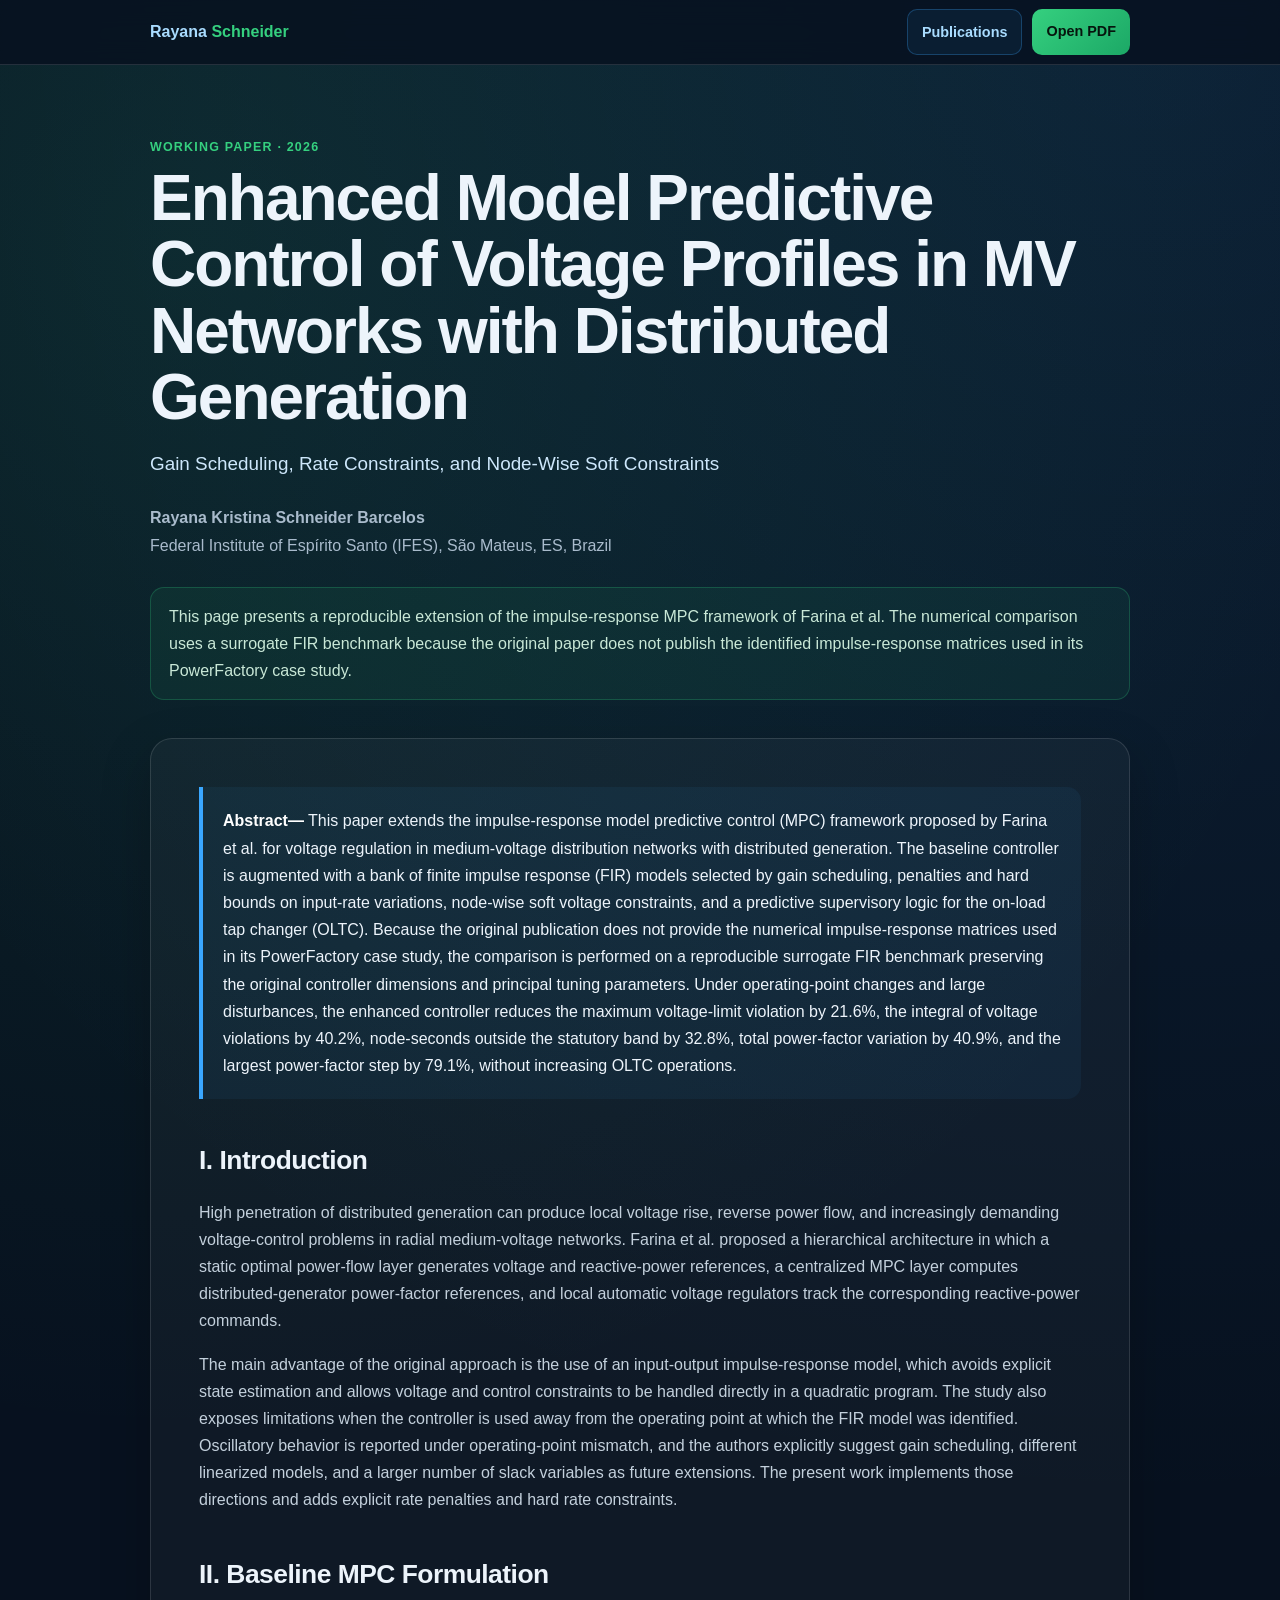
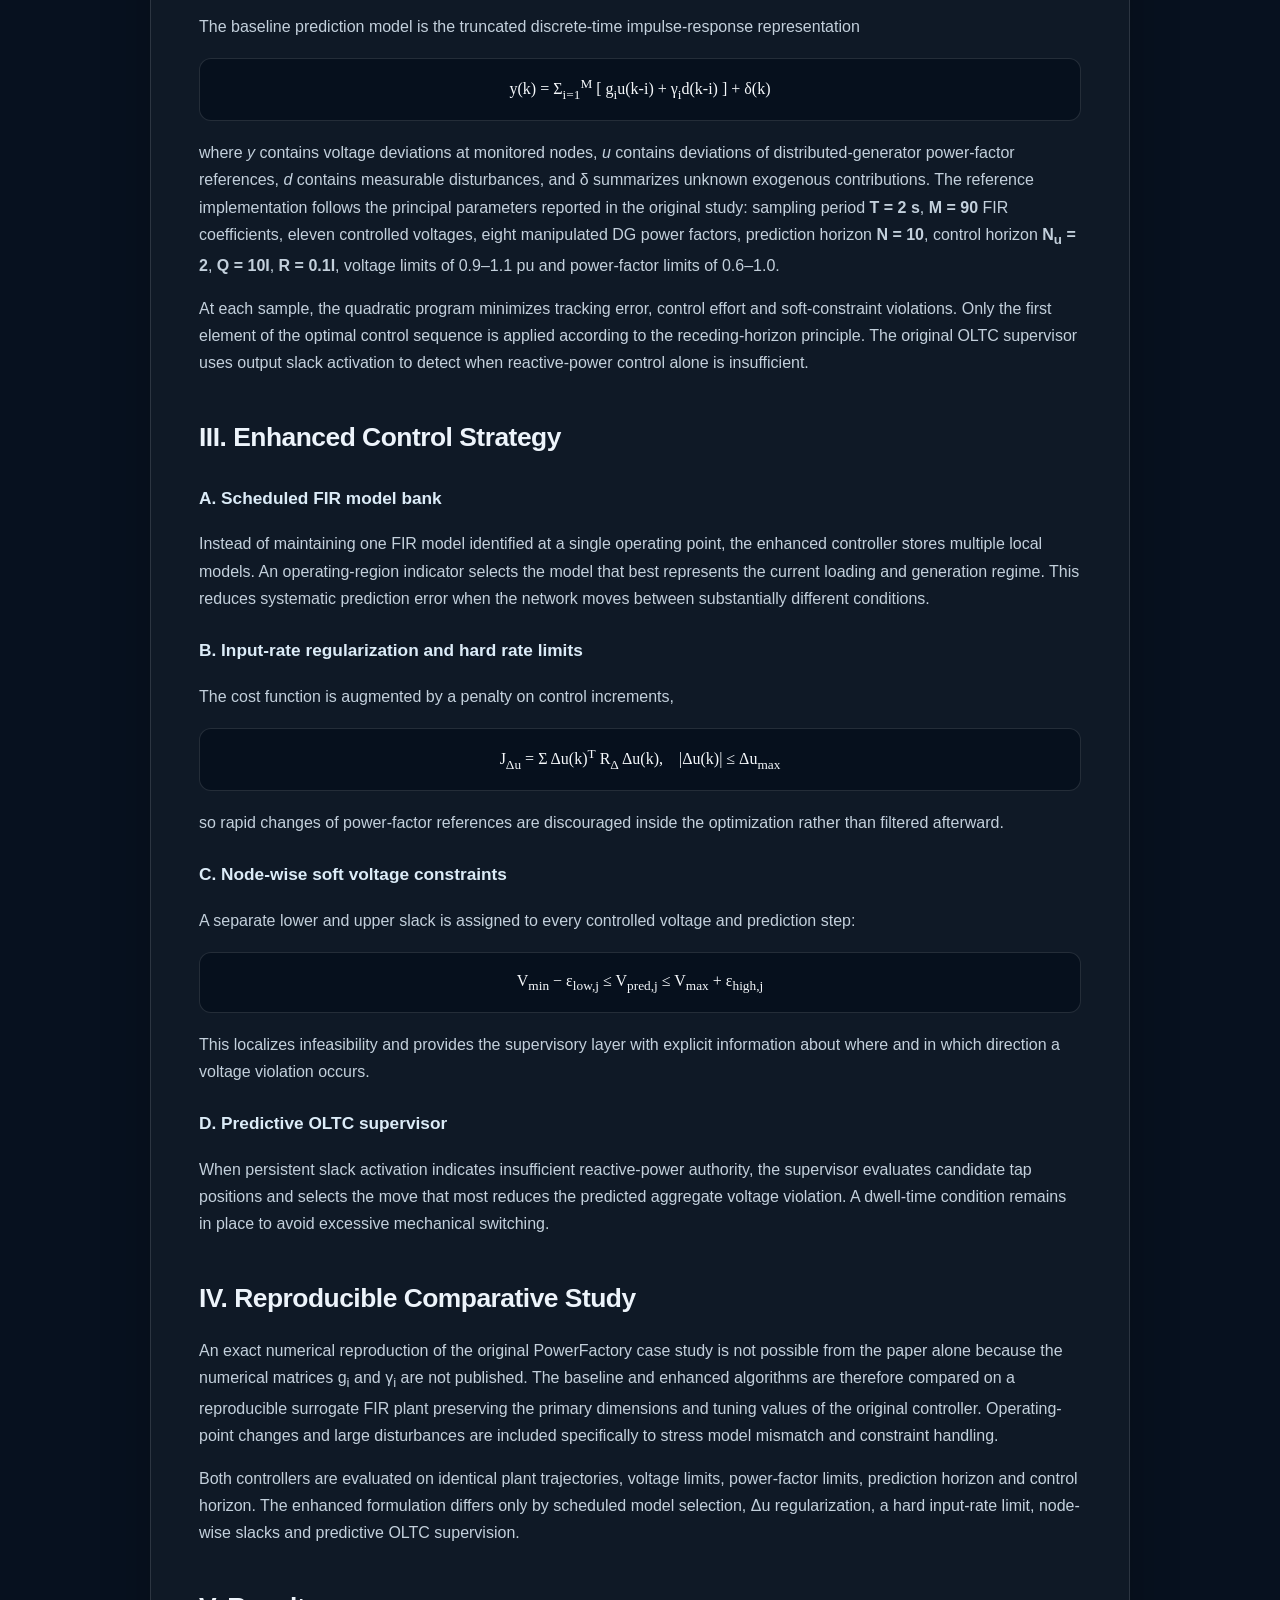
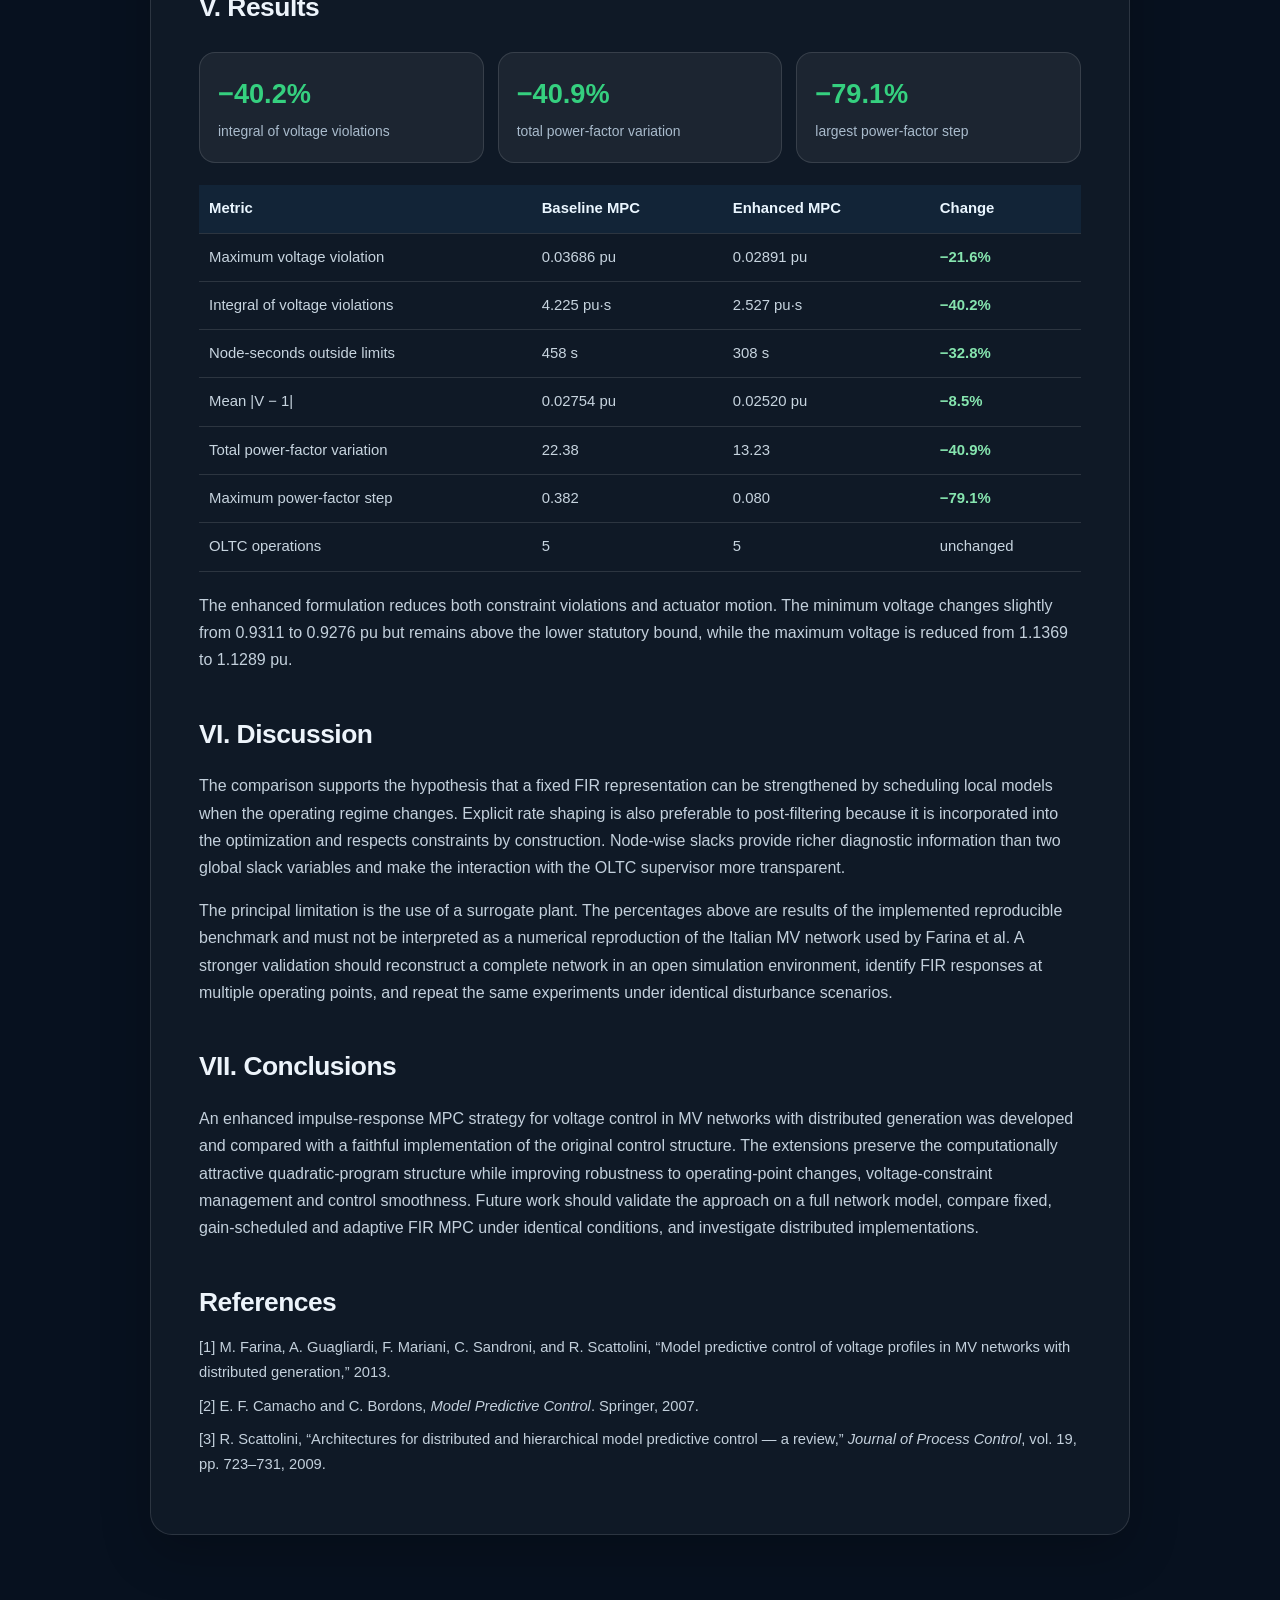
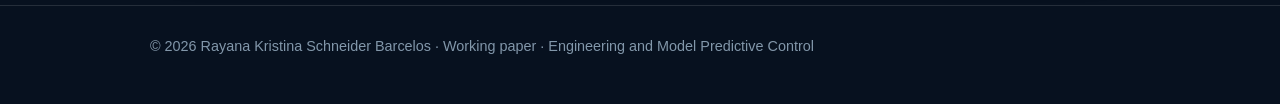
==== articles/enhanced-mpc-voltage-control.html @ 1c6ebd98 "Publica artigo Enhanced MPC em HTML" ====
<!doctype html>
<html lang="en">
<head>
<meta charset="utf-8">
<meta name="viewport" content="width=device-width,initial-scale=1">
<meta name="description" content="Working paper by Rayana Kristina Schneider Barcelos on enhanced model predictive control of voltage profiles in medium-voltage networks with distributed generation.">
<title>Enhanced MPC of Voltage Profiles | Rayana Schneider</title>
<style>
:root{--bg:#07111f;--panel:#0d1d30;--card:rgba(255,255,255,.055);--line:rgba(255,255,255,.12);--text:#edf4fb;--muted:#a9bbcc;--green:#35d07f;--blue:#3aa7ff}
*{box-sizing:border-box}html{scroll-behavior:smooth}body{margin:0;font-family:Inter,"Segoe UI",Arial,sans-serif;background:radial-gradient(circle at 15% 5%,rgba(53,208,127,.11),transparent 25%),radial-gradient(circle at 90% 0,rgba(58,167,255,.11),transparent 30%),var(--bg);color:var(--text);line-height:1.7}
a{color:#a9dcff;text-decoration:none}a:hover{color:var(--green)}.wrap{width:min(980px,calc(100% - 32px));margin:auto}
nav{position:sticky;top:0;z-index:10;backdrop-filter:blur(12px);background:rgba(7,17,31,.82);border-bottom:1px solid var(--line)}
.nav{min-height:64px;display:flex;align-items:center;justify-content:space-between;gap:16px}.brand{font-weight:800}.brand span{color:var(--green)}
.actions{display:flex;gap:10px;flex-wrap:wrap}.btn{display:inline-flex;padding:10px 14px;border-radius:10px;border:1px solid rgba(58,167,255,.28);background:rgba(58,167,255,.07);font-weight:700;font-size:.9rem}.btn.primary{background:linear-gradient(135deg,var(--green),#1ca866);color:#06150d;border:0}
header{padding:72px 0 38px}.kicker{color:var(--green);font-weight:800;text-transform:uppercase;letter-spacing:1.2px;font-size:.78rem}
h1{font-size:clamp(2.1rem,5vw,4.2rem);line-height:1.04;letter-spacing:-2px;margin:.4rem 0 1.1rem}.subtitle{font-size:1.18rem;color:#cde7fb;max-width:850px}
.meta{margin-top:24px;color:var(--muted)}.notice{margin-top:28px;padding:15px 18px;border:1px solid rgba(53,208,127,.24);background:rgba(53,208,127,.07);border-radius:14px;color:#c9e8d7}
main{padding-bottom:70px}.paper{background:rgba(255,255,255,.035);border:1px solid var(--line);border-radius:22px;padding:clamp(22px,4vw,48px);box-shadow:0 18px 50px rgba(0,0,0,.22)}
.abstract{padding:20px;border-left:4px solid var(--blue);background:rgba(58,167,255,.06);border-radius:0 14px 14px 0}.abstract strong{color:#fff}
h2{font-size:1.65rem;margin-top:2.4rem;margin-bottom:.65rem;letter-spacing:-.5px}h3{font-size:1.08rem;margin-top:1.5rem;color:#dcecf8}.paper p{color:#c3d0dc}
.eq{overflow:auto;text-align:center;padding:14px;margin:18px 0;background:#06101d;border:1px solid var(--line);border-radius:12px;font-family:"Times New Roman",serif;color:#f5f8fb}
table{width:100%;border-collapse:collapse;margin:20px 0;font-size:.93rem}th,td{padding:11px 10px;border-bottom:1px solid var(--line);text-align:left}th{color:#eaf6ff;background:rgba(58,167,255,.08)}td{color:#c7d4df}.good{color:#86e5af;font-weight:800}
.grid{display:grid;grid-template-columns:repeat(3,1fr);gap:14px;margin:22px 0}.metric{padding:18px;border:1px solid var(--line);border-radius:16px;background:var(--card)}.metric b{font-size:1.7rem;color:var(--green);display:block}.metric span{color:var(--muted);font-size:.87rem}
.refs{font-size:.92rem;color:#aebdca}.refs p{margin:.55rem 0}footer{padding:28px 0 45px;border-top:1px solid var(--line);color:#8297aa;font-size:.9rem}
@media(max-width:720px){.grid{grid-template-columns:1fr}.actions .btn:not(.primary){display:none}h1{letter-spacing:-1px}.paper{border-radius:16px}}
@media print{nav,.notice,.actions{display:none}body{background:#fff;color:#111}.paper{box-shadow:none;border:0;padding:0}.paper p,.meta,.refs{color:#222}a{color:#111}.wrap{width:100%}}
</style>
</head>
<body>
<nav><div class="wrap nav"><a class="brand" href="../index.html">Rayana <span>Schneider</span></a><div class="actions"><a class="btn" href="../index.html#publicacoes">Publications</a><a class="btn primary" href="enhanced-mpc-voltage-control.pdf">Open PDF</a></div></div></nav>
<header><div class="wrap">
<div class="kicker">Working paper · 2026</div>
<h1>Enhanced Model Predictive Control of Voltage Profiles in MV Networks with Distributed Generation</h1>
<div class="subtitle">Gain Scheduling, Rate Constraints, and Node-Wise Soft Constraints</div>
<div class="meta"><strong>Rayana Kristina Schneider Barcelos</strong><br>Federal Institute of Espírito Santo (IFES), São Mateus, ES, Brazil</div>
<div class="notice">This page presents a reproducible extension of the impulse-response MPC framework of Farina et al. The numerical comparison uses a surrogate FIR benchmark because the original paper does not publish the identified impulse-response matrices used in its PowerFactory case study.</div>
</div></header>
<main><div class="wrap"><article class="paper">
<div class="abstract"><strong>Abstract—</strong> This paper extends the impulse-response model predictive control (MPC) framework proposed by Farina et al. for voltage regulation in medium-voltage distribution networks with distributed generation. The baseline controller is augmented with a bank of finite impulse response (FIR) models selected by gain scheduling, penalties and hard bounds on input-rate variations, node-wise soft voltage constraints, and a predictive supervisory logic for the on-load tap changer (OLTC). Because the original publication does not provide the numerical impulse-response matrices used in its PowerFactory case study, the comparison is performed on a reproducible surrogate FIR benchmark preserving the original controller dimensions and principal tuning parameters. Under operating-point changes and large disturbances, the enhanced controller reduces the maximum voltage-limit violation by 21.6%, the integral of voltage violations by 40.2%, node-seconds outside the statutory band by 32.8%, total power-factor variation by 40.9%, and the largest power-factor step by 79.1%, without increasing OLTC operations.</div>

<h2>I. Introduction</h2>
<p>High penetration of distributed generation can produce local voltage rise, reverse power flow, and increasingly demanding voltage-control problems in radial medium-voltage networks. Farina et al. proposed a hierarchical architecture in which a static optimal power-flow layer generates voltage and reactive-power references, a centralized MPC layer computes distributed-generator power-factor references, and local automatic voltage regulators track the corresponding reactive-power commands.</p>
<p>The main advantage of the original approach is the use of an input-output impulse-response model, which avoids explicit state estimation and allows voltage and control constraints to be handled directly in a quadratic program. The study also exposes limitations when the controller is used away from the operating point at which the FIR model was identified. Oscillatory behavior is reported under operating-point mismatch, and the authors explicitly suggest gain scheduling, different linearized models, and a larger number of slack variables as future extensions. The present work implements those directions and adds explicit rate penalties and hard rate constraints.</p>

<h2>II. Baseline MPC Formulation</h2>
<p>The baseline prediction model is the truncated discrete-time impulse-response representation</p>
<div class="eq">y(k) = Σ<sub>i=1</sub><sup>M</sup> [ g<sub>i</sub>u(k-i) + γ<sub>i</sub>d(k-i) ] + δ(k)</div>
<p>where <em>y</em> contains voltage deviations at monitored nodes, <em>u</em> contains deviations of distributed-generator power-factor references, <em>d</em> contains measurable disturbances, and δ summarizes unknown exogenous contributions. The reference implementation follows the principal parameters reported in the original study: sampling period <strong>T = 2 s</strong>, <strong>M = 90</strong> FIR coefficients, eleven controlled voltages, eight manipulated DG power factors, prediction horizon <strong>N = 10</strong>, control horizon <strong>N<sub>u</sub> = 2</strong>, <strong>Q = 10I</strong>, <strong>R = 0.1I</strong>, voltage limits of 0.9–1.1 pu and power-factor limits of 0.6–1.0.</p>
<p>At each sample, the quadratic program minimizes tracking error, control effort and soft-constraint violations. Only the first element of the optimal control sequence is applied according to the receding-horizon principle. The original OLTC supervisor uses output slack activation to detect when reactive-power control alone is insufficient.</p>

<h2>III. Enhanced Control Strategy</h2>
<h3>A. Scheduled FIR model bank</h3>
<p>Instead of maintaining one FIR model identified at a single operating point, the enhanced controller stores multiple local models. An operating-region indicator selects the model that best represents the current loading and generation regime. This reduces systematic prediction error when the network moves between substantially different conditions.</p>
<h3>B. Input-rate regularization and hard rate limits</h3>
<p>The cost function is augmented by a penalty on control increments,</p>
<div class="eq">J<sub>Δu</sub> = Σ Δu(k)<sup>T</sup> R<sub>Δ</sub> Δu(k), &nbsp;&nbsp; |Δu(k)| ≤ Δu<sub>max</sub></div>
<p>so rapid changes of power-factor references are discouraged inside the optimization rather than filtered afterward.</p>
<h3>C. Node-wise soft voltage constraints</h3>
<p>A separate lower and upper slack is assigned to every controlled voltage and prediction step:</p>
<div class="eq">V<sub>min</sub> − ε<sub>low,j</sub> ≤ V<sub>pred,j</sub> ≤ V<sub>max</sub> + ε<sub>high,j</sub></div>
<p>This localizes infeasibility and provides the supervisory layer with explicit information about where and in which direction a voltage violation occurs.</p>
<h3>D. Predictive OLTC supervisor</h3>
<p>When persistent slack activation indicates insufficient reactive-power authority, the supervisor evaluates candidate tap positions and selects the move that most reduces the predicted aggregate voltage violation. A dwell-time condition remains in place to avoid excessive mechanical switching.</p>

<h2>IV. Reproducible Comparative Study</h2>
<p>An exact numerical reproduction of the original PowerFactory case study is not possible from the paper alone because the numerical matrices g<sub>i</sub> and γ<sub>i</sub> are not published. The baseline and enhanced algorithms are therefore compared on a reproducible surrogate FIR plant preserving the primary dimensions and tuning values of the original controller. Operating-point changes and large disturbances are included specifically to stress model mismatch and constraint handling.</p>
<p>Both controllers are evaluated on identical plant trajectories, voltage limits, power-factor limits, prediction horizon and control horizon. The enhanced formulation differs only by scheduled model selection, Δu regularization, a hard input-rate limit, node-wise slacks and predictive OLTC supervision.</p>

<h2>V. Results</h2>
<div class="grid">
<div class="metric"><b>−40.2%</b><span>integral of voltage violations</span></div>
<div class="metric"><b>−40.9%</b><span>total power-factor variation</span></div>
<div class="metric"><b>−79.1%</b><span>largest power-factor step</span></div>
</div>
<table>
<thead><tr><th>Metric</th><th>Baseline MPC</th><th>Enhanced MPC</th><th>Change</th></tr></thead>
<tbody>
<tr><td>Maximum voltage violation</td><td>0.03686 pu</td><td>0.02891 pu</td><td class="good">−21.6%</td></tr>
<tr><td>Integral of voltage violations</td><td>4.225 pu·s</td><td>2.527 pu·s</td><td class="good">−40.2%</td></tr>
<tr><td>Node-seconds outside limits</td><td>458 s</td><td>308 s</td><td class="good">−32.8%</td></tr>
<tr><td>Mean |V − 1|</td><td>0.02754 pu</td><td>0.02520 pu</td><td class="good">−8.5%</td></tr>
<tr><td>Total power-factor variation</td><td>22.38</td><td>13.23</td><td class="good">−40.9%</td></tr>
<tr><td>Maximum power-factor step</td><td>0.382</td><td>0.080</td><td class="good">−79.1%</td></tr>
<tr><td>OLTC operations</td><td>5</td><td>5</td><td>unchanged</td></tr>
</tbody></table>
<p>The enhanced formulation reduces both constraint violations and actuator motion. The minimum voltage changes slightly from 0.9311 to 0.9276 pu but remains above the lower statutory bound, while the maximum voltage is reduced from 1.1369 to 1.1289 pu.</p>

<h2>VI. Discussion</h2>
<p>The comparison supports the hypothesis that a fixed FIR representation can be strengthened by scheduling local models when the operating regime changes. Explicit rate shaping is also preferable to post-filtering because it is incorporated into the optimization and respects constraints by construction. Node-wise slacks provide richer diagnostic information than two global slack variables and make the interaction with the OLTC supervisor more transparent.</p>
<p>The principal limitation is the use of a surrogate plant. The percentages above are results of the implemented reproducible benchmark and must not be interpreted as a numerical reproduction of the Italian MV network used by Farina et al. A stronger validation should reconstruct a complete network in an open simulation environment, identify FIR responses at multiple operating points, and repeat the same experiments under identical disturbance scenarios.</p>

<h2>VII. Conclusions</h2>
<p>An enhanced impulse-response MPC strategy for voltage control in MV networks with distributed generation was developed and compared with a faithful implementation of the original control structure. The extensions preserve the computationally attractive quadratic-program structure while improving robustness to operating-point changes, voltage-constraint management and control smoothness. Future work should validate the approach on a full network model, compare fixed, gain-scheduled and adaptive FIR MPC under identical conditions, and investigate distributed implementations.</p>

<h2>References</h2>
<div class="refs">
<p>[1] M. Farina, A. Guagliardi, F. Mariani, C. Sandroni, and R. Scattolini, “Model predictive control of voltage profiles in MV networks with distributed generation,” 2013.</p>
<p>[2] E. F. Camacho and C. Bordons, <em>Model Predictive Control</em>. Springer, 2007.</p>
<p>[3] R. Scattolini, “Architectures for distributed and hierarchical model predictive control — a review,” <em>Journal of Process Control</em>, vol. 19, pp. 723–731, 2009.</p>
</div>
</article></div></main>
<footer><div class="wrap">© 2026 Rayana Kristina Schneider Barcelos · Working paper · Engineering and Model Predictive Control</div></footer>
</body>
</html>
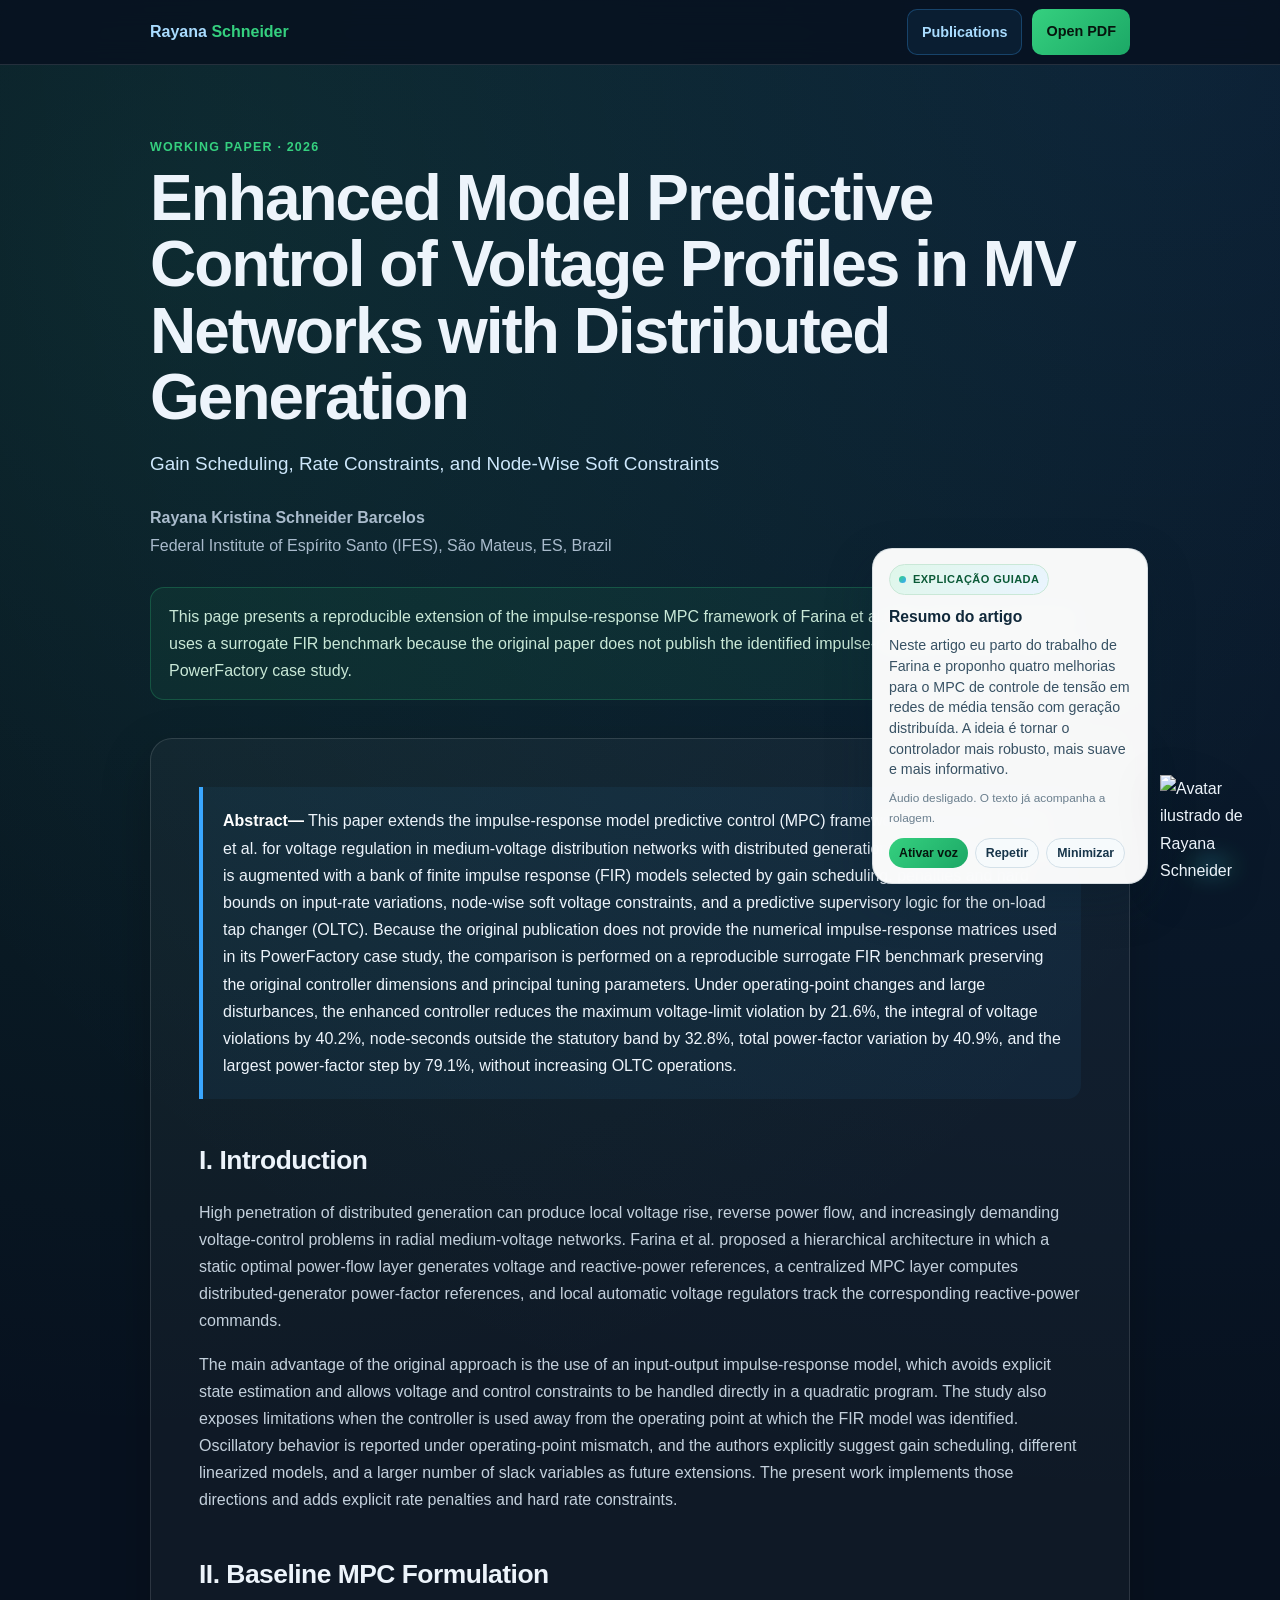
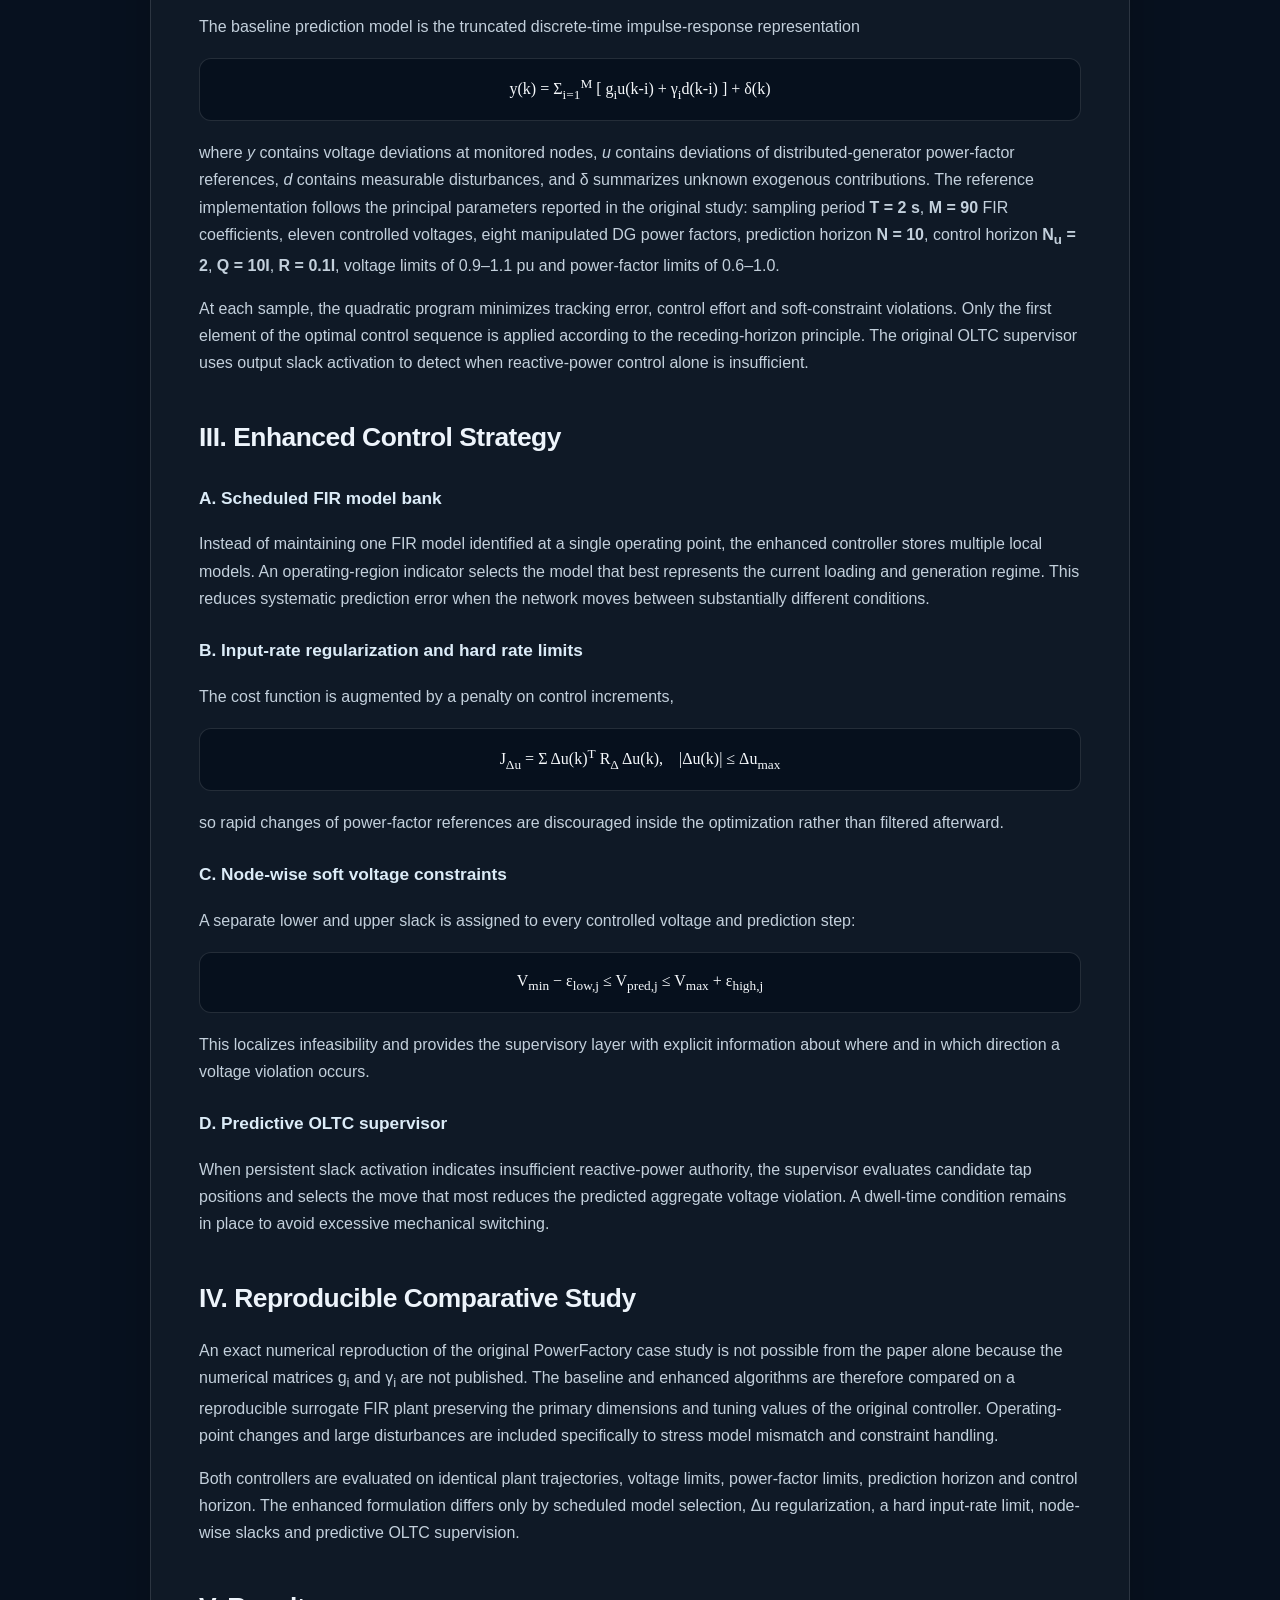
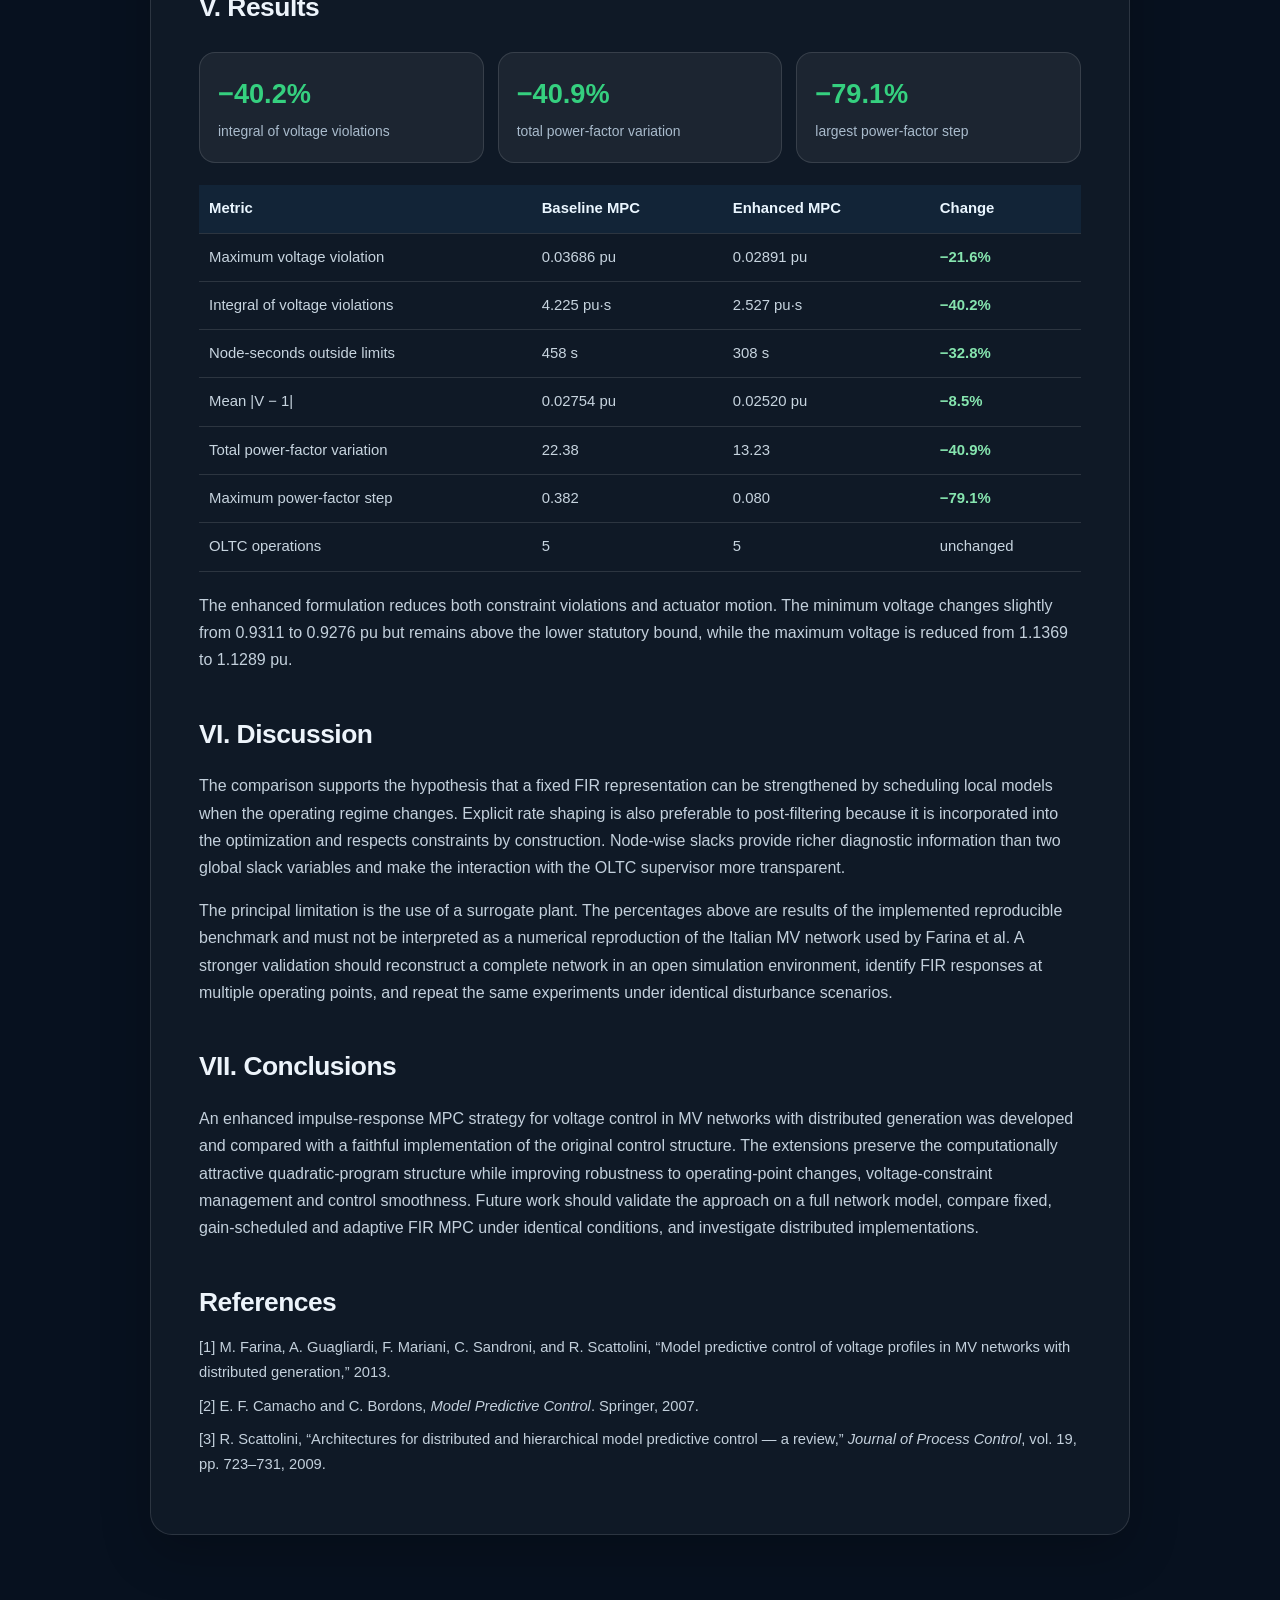
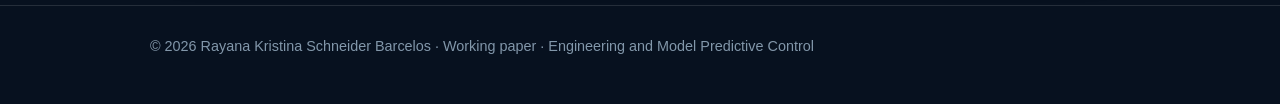
==== commit 306e5c48: "Integra avatar explicador ao artigo Enhanced MPC" ====
--- a/articles/enhanced-mpc-voltage-control.html
+++ b/articles/enhanced-mpc-voltage-control.html
@@ -100,5 +100,6 @@
 </div>
 </article></div></main>
 <footer><div class="wrap">© 2026 Rayana Kristina Schneider Barcelos · Working paper · Engineering and Model Predictive Control</div></footer>
+<script src="article-avatar.js" defer></script>
 </body>
 </html>
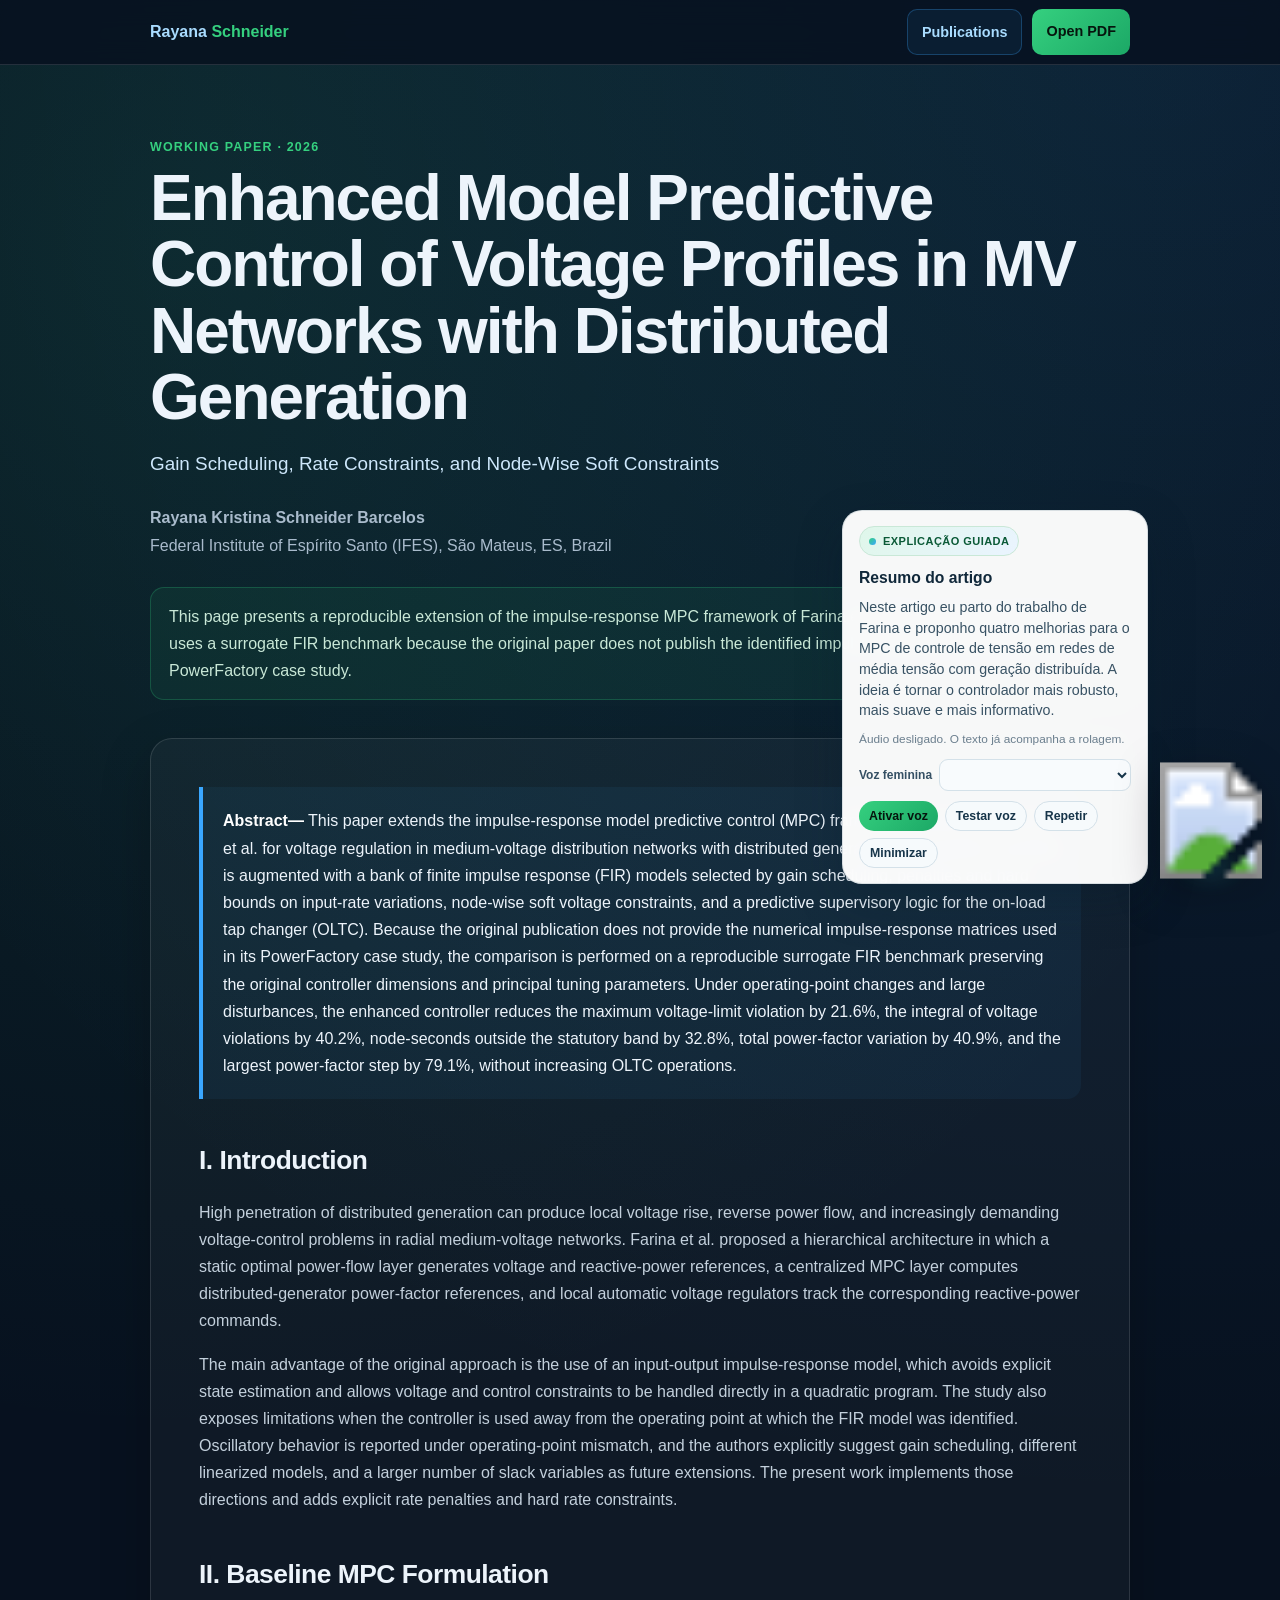
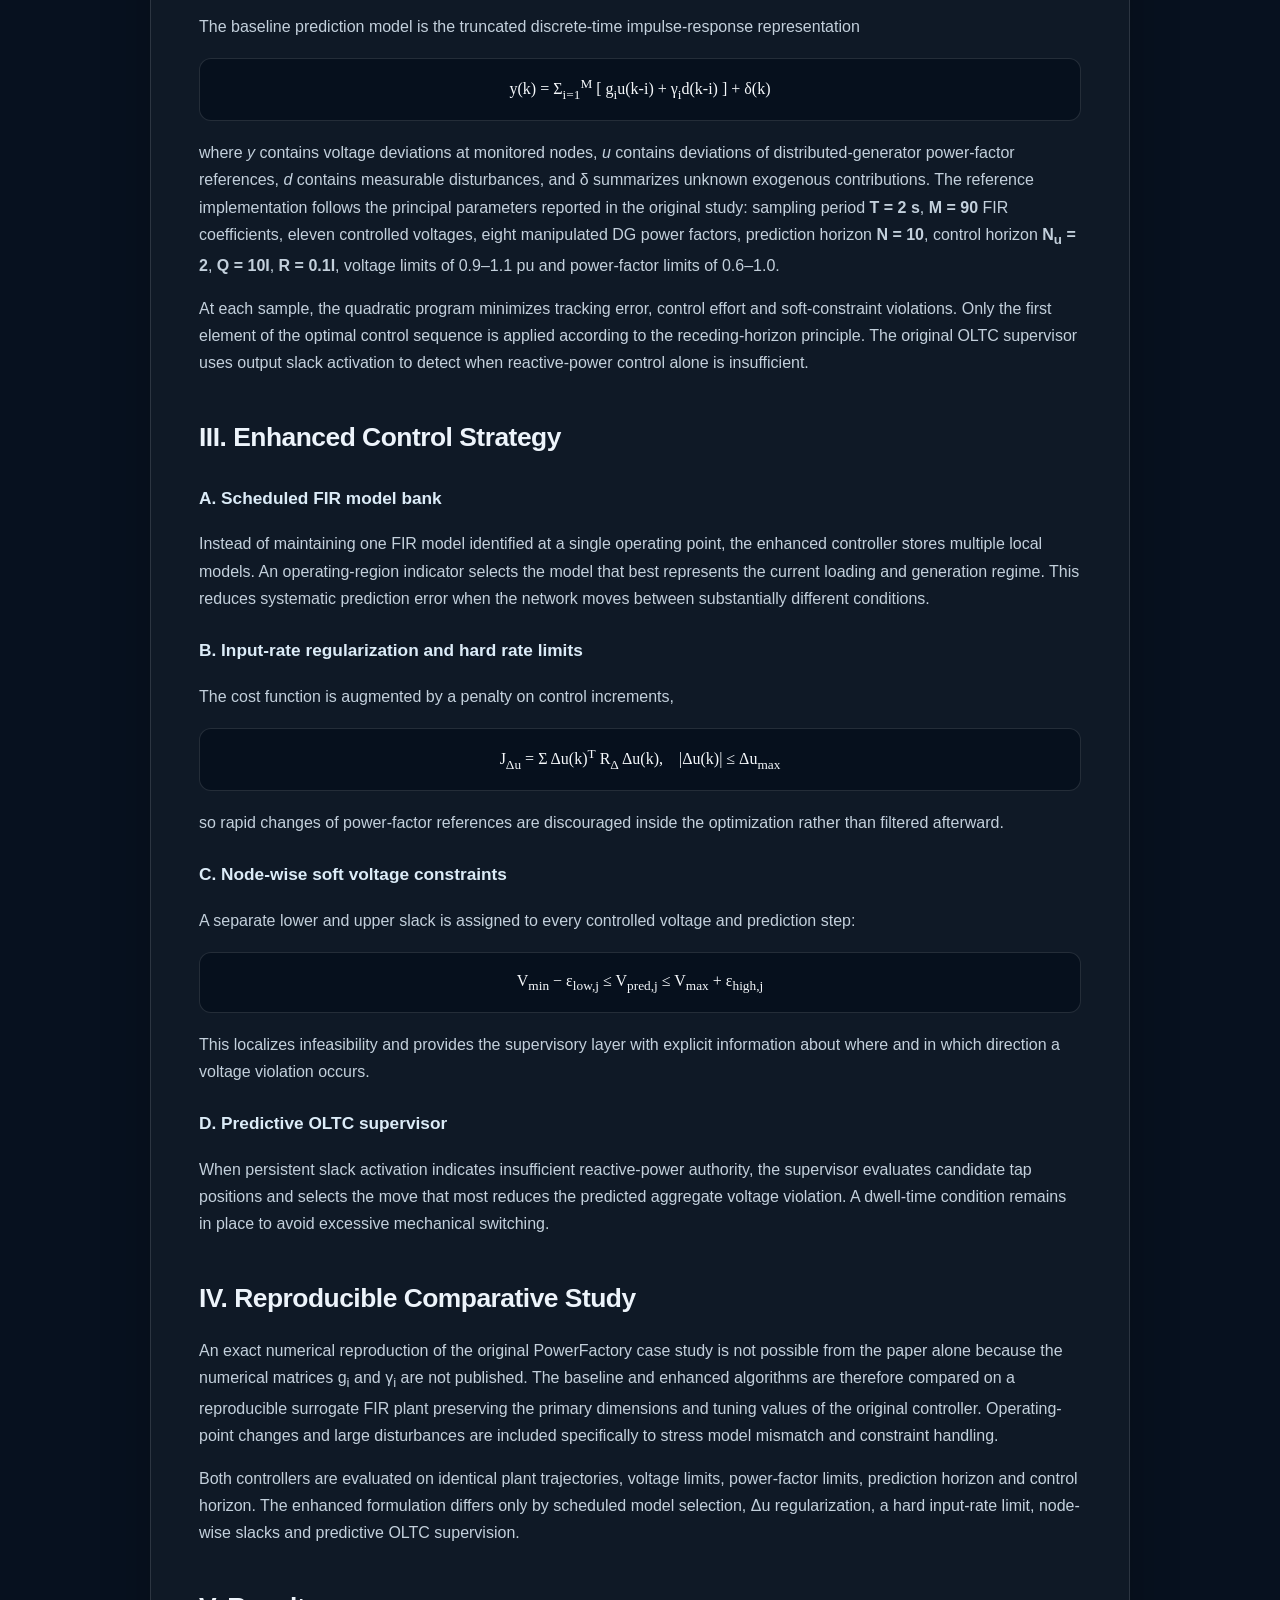
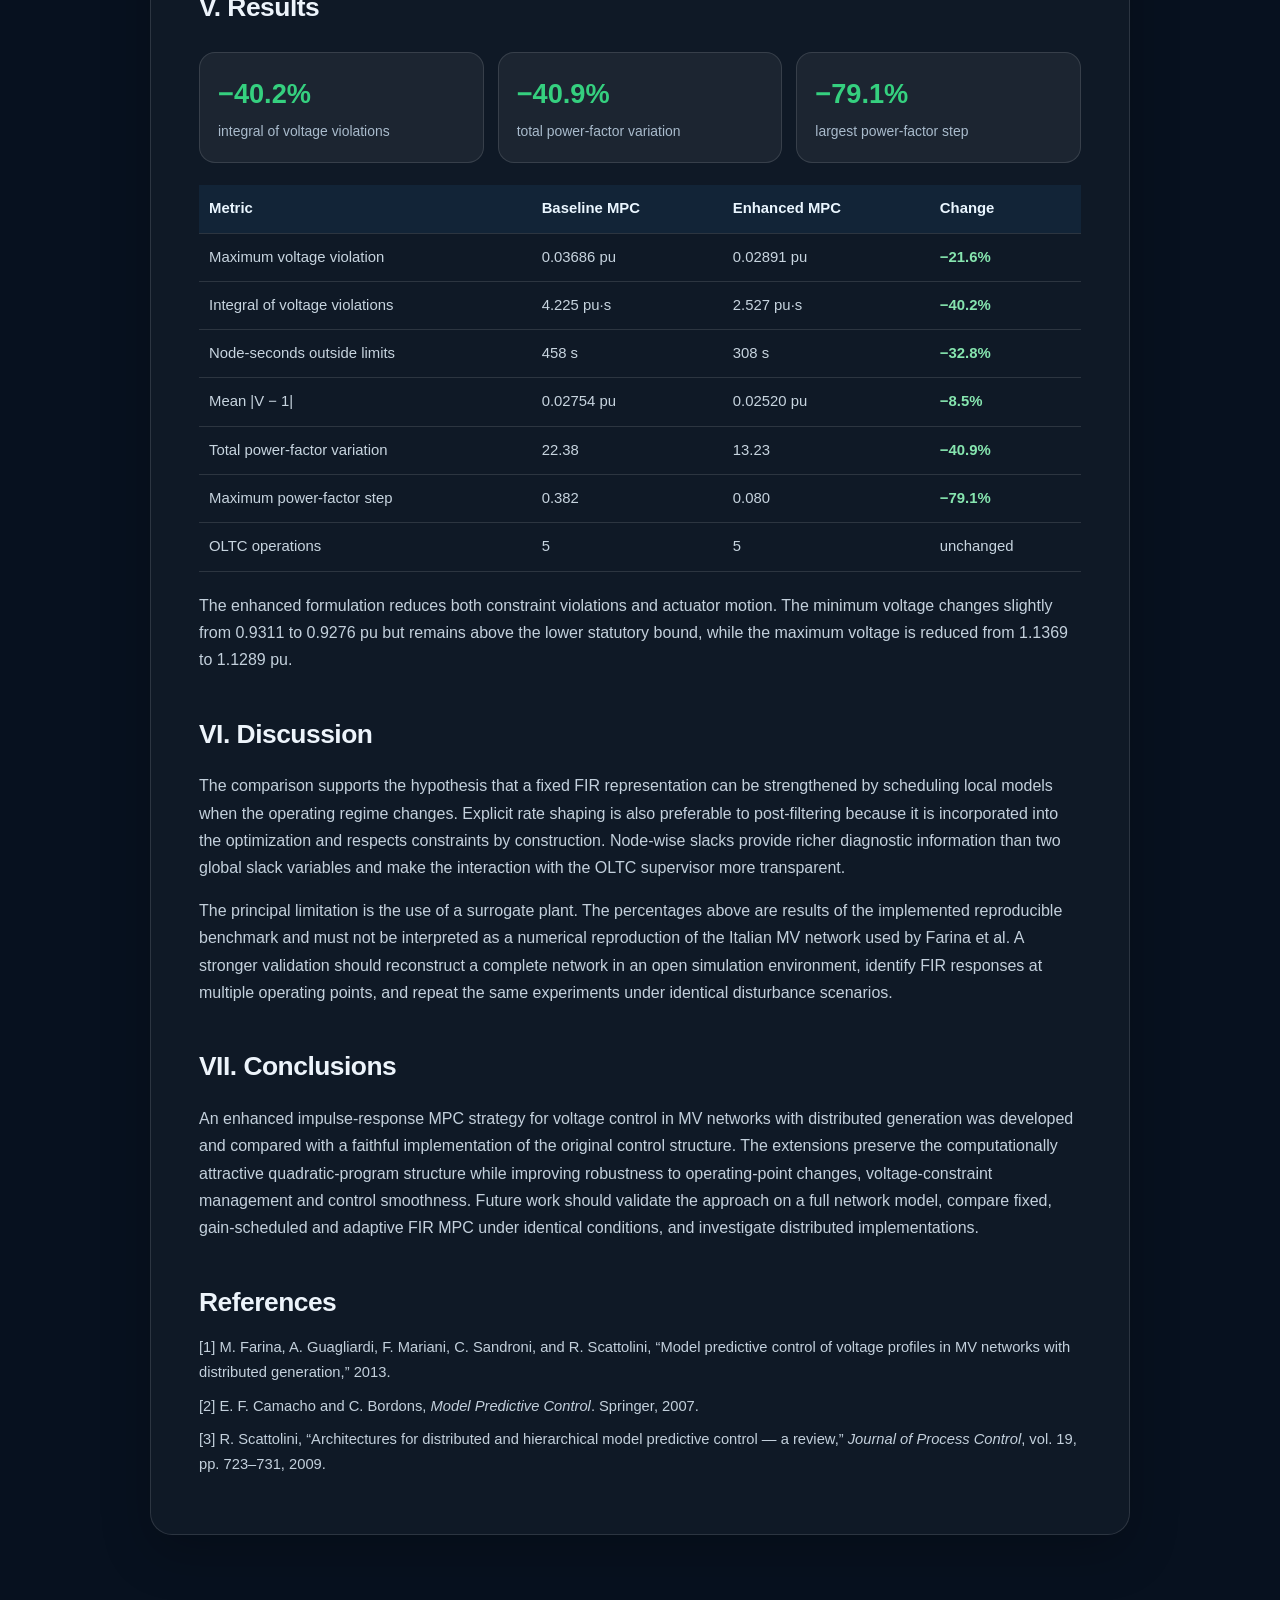
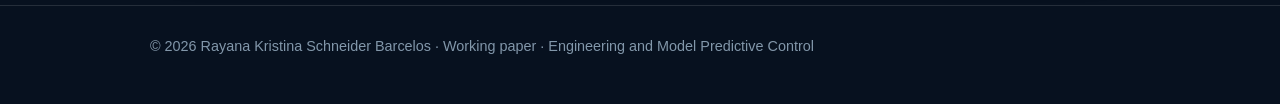
==== commit 99712ce9: "Força carregamento da nova versão do avatar" ====
--- a/articles/enhanced-mpc-voltage-control.html
+++ b/articles/enhanced-mpc-voltage-control.html
@@ -100,6 +100,6 @@
 </div>
 </article></div></main>
 <footer><div class="wrap">© 2026 Rayana Kristina Schneider Barcelos · Working paper · Engineering and Model Predictive Control</div></footer>
-<script src="article-avatar.js" defer></script>
+<script src="article-avatar.js?v=20260915-4" defer></script>
 </body>
 </html>
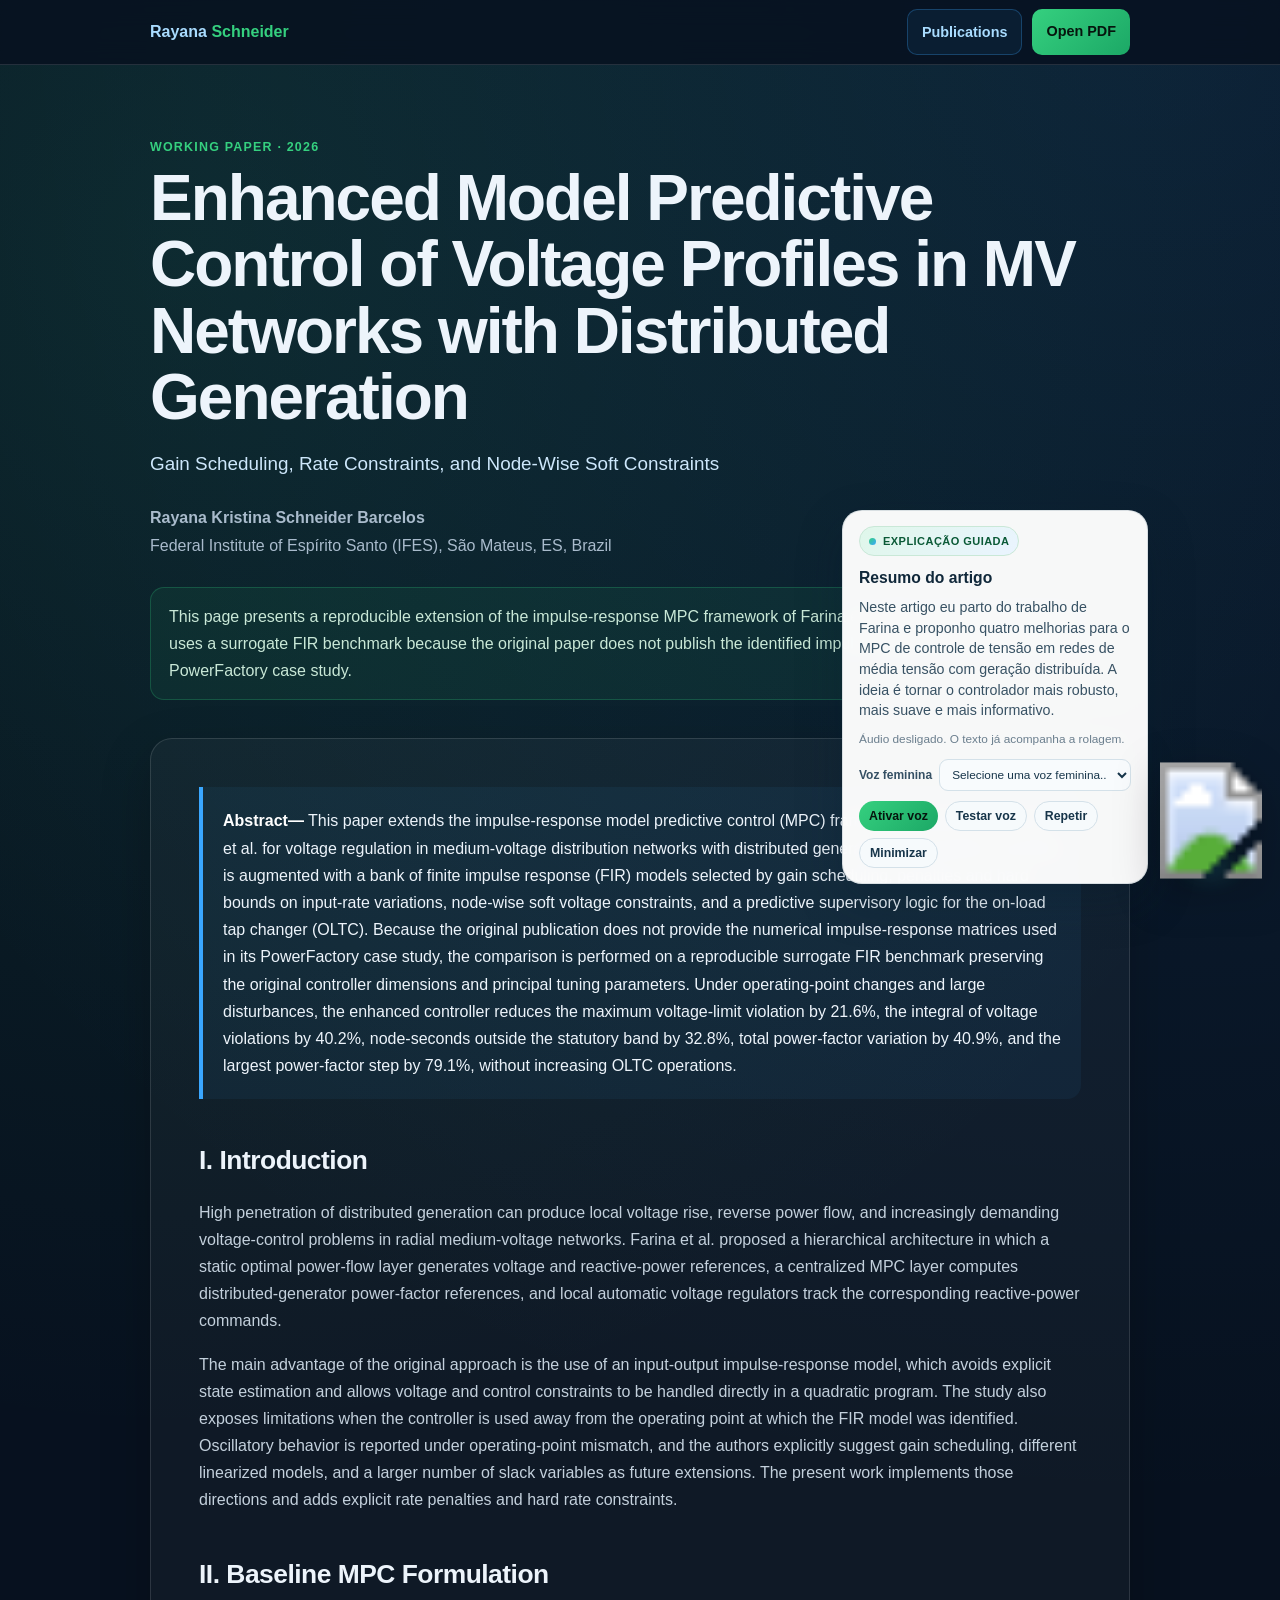
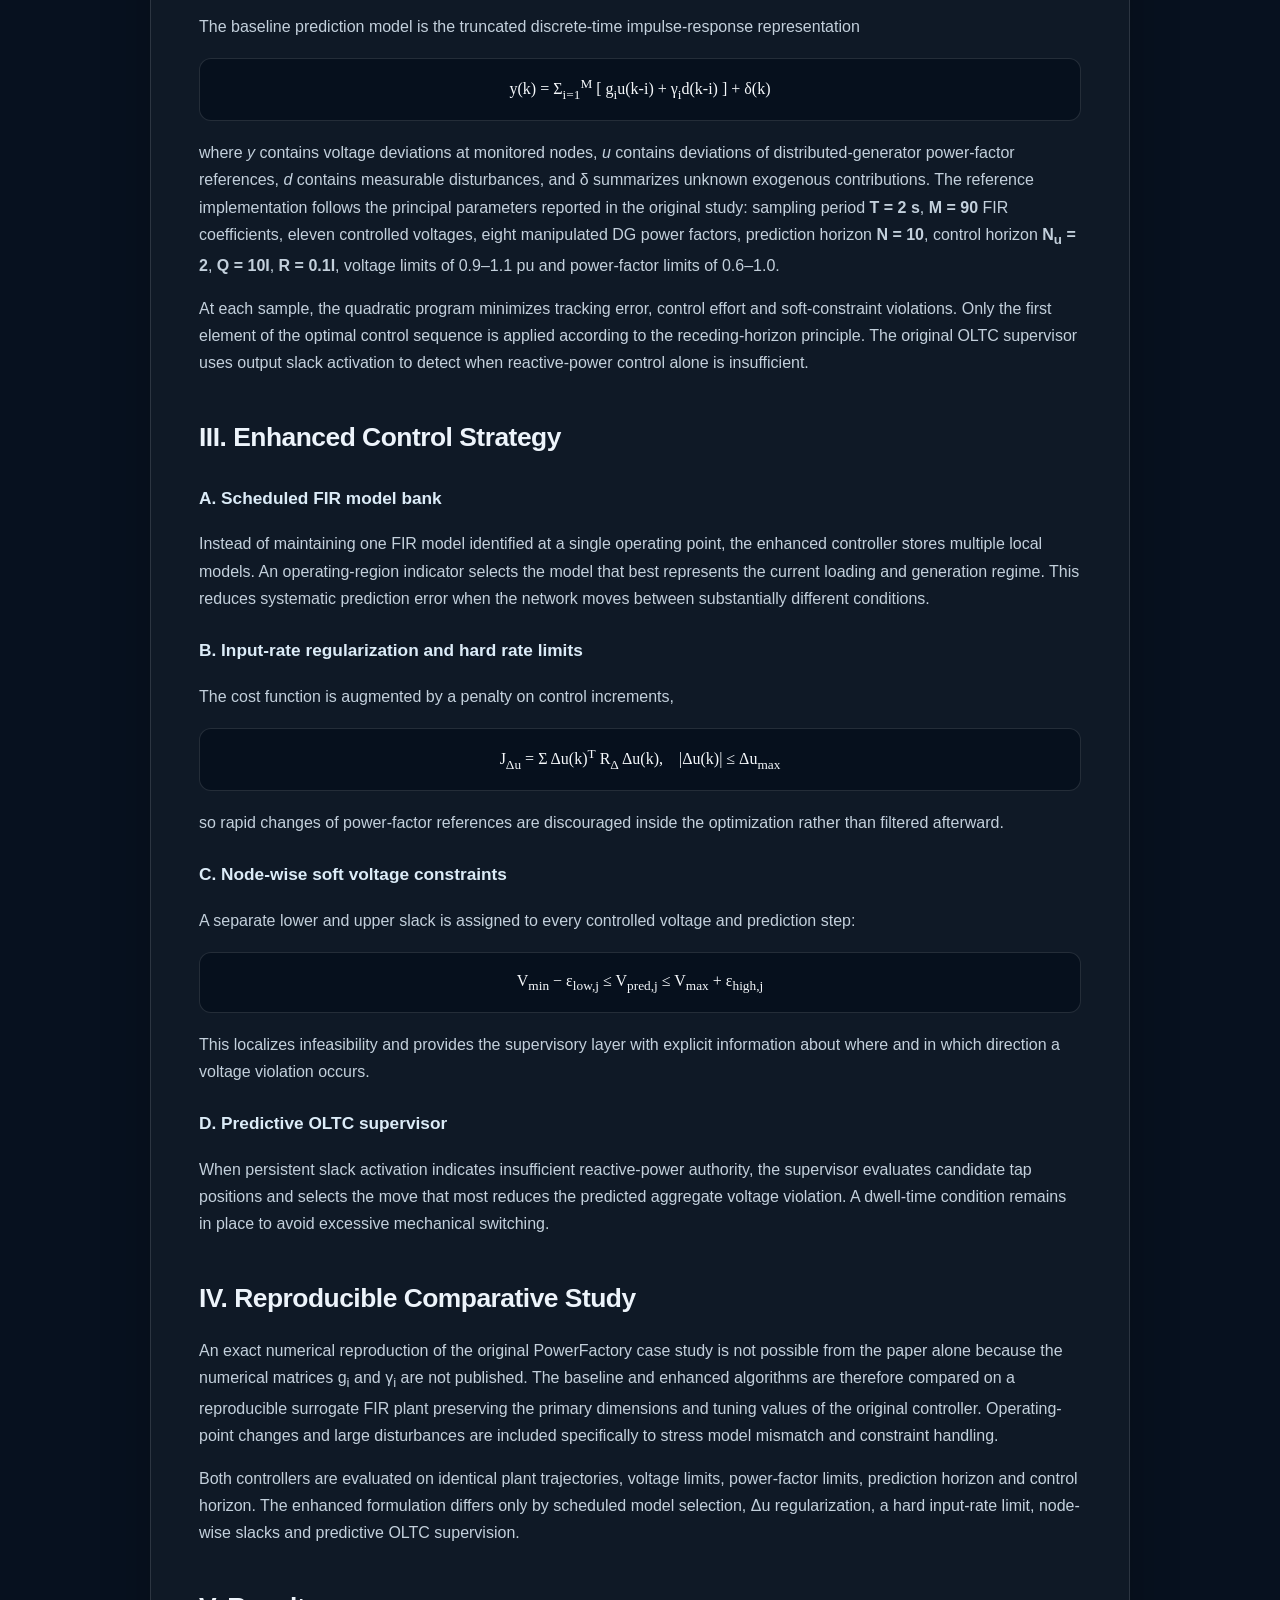
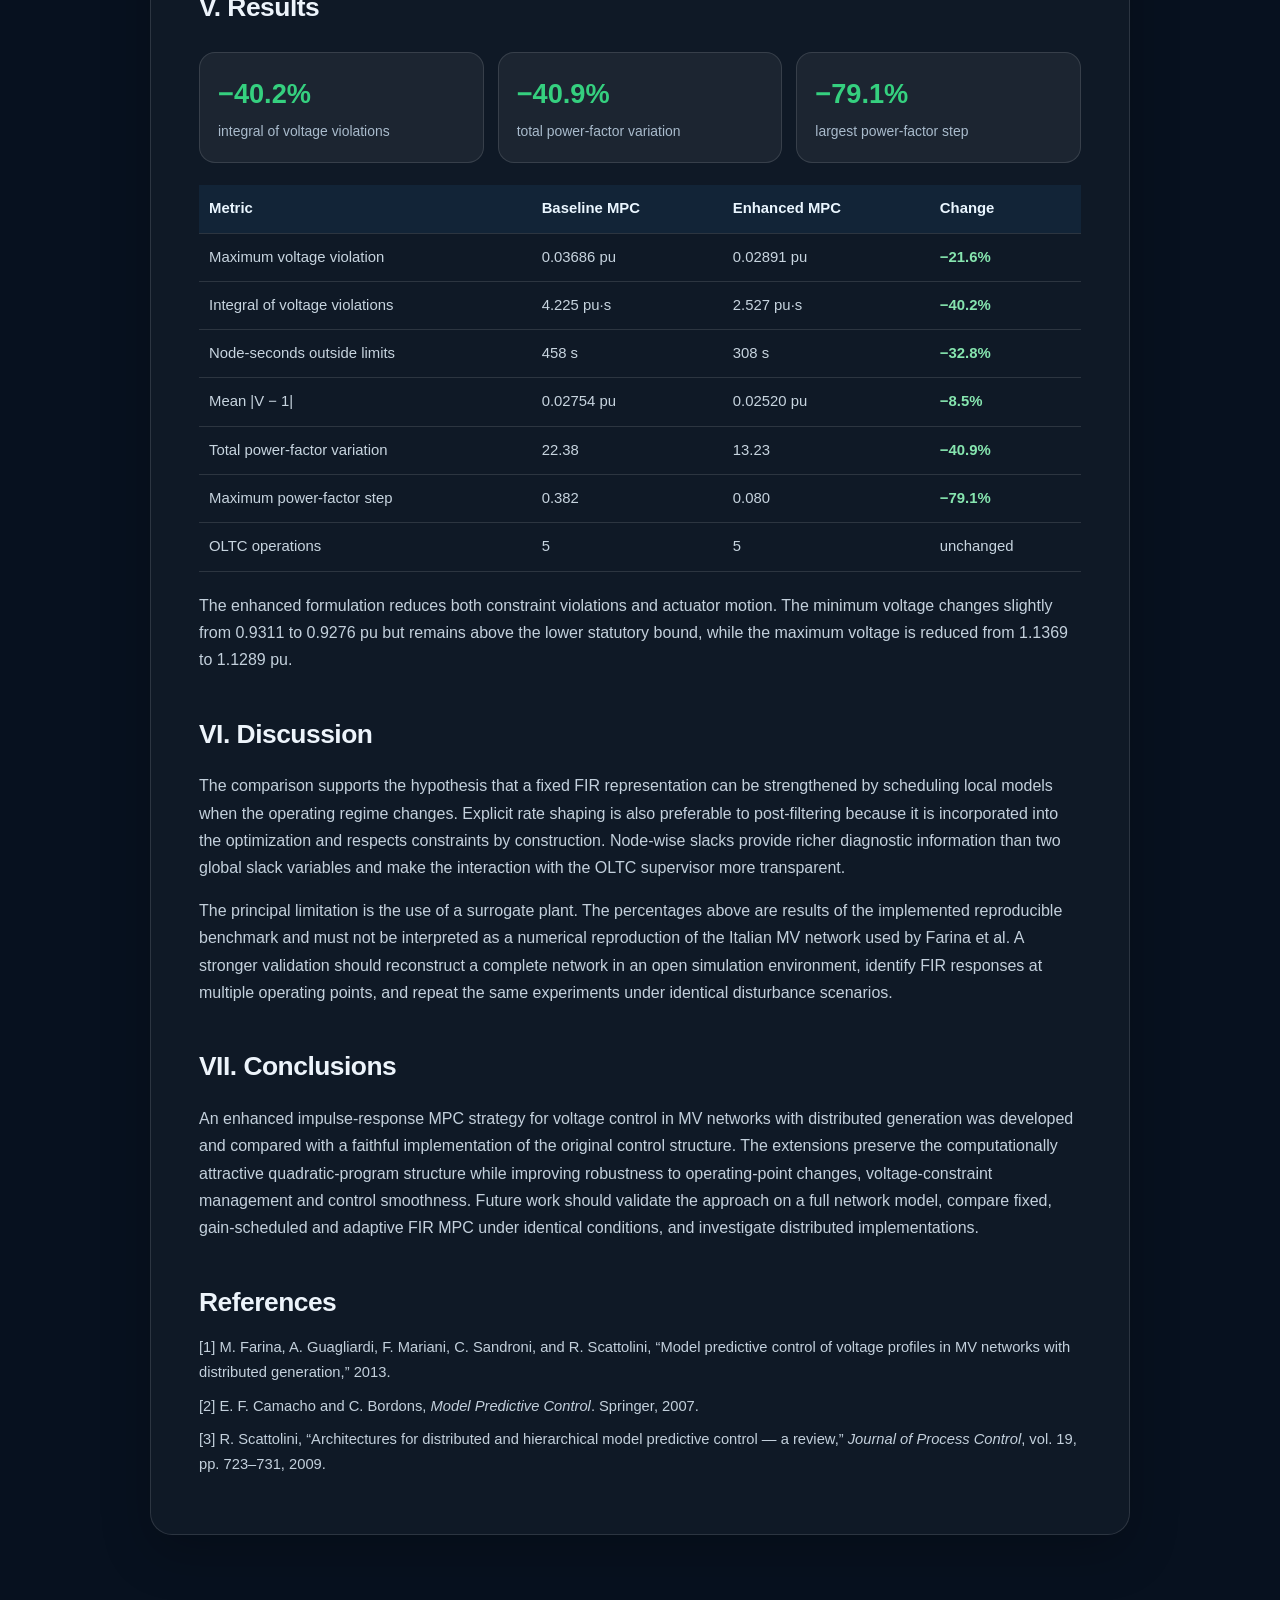
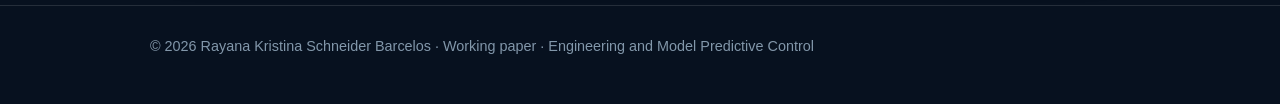
==== commit 65183bf5: "Atualiza versão do script do avatar" ====
--- a/articles/enhanced-mpc-voltage-control.html
+++ b/articles/enhanced-mpc-voltage-control.html
@@ -100,6 +100,6 @@
 </div>
 </article></div></main>
 <footer><div class="wrap">© 2026 Rayana Kristina Schneider Barcelos · Working paper · Engineering and Model Predictive Control</div></footer>
-<script src="article-avatar.js?v=20260915-4" defer></script>
+<script src="article-avatar.js?v=20260915-5" defer></script>
 </body>
 </html>
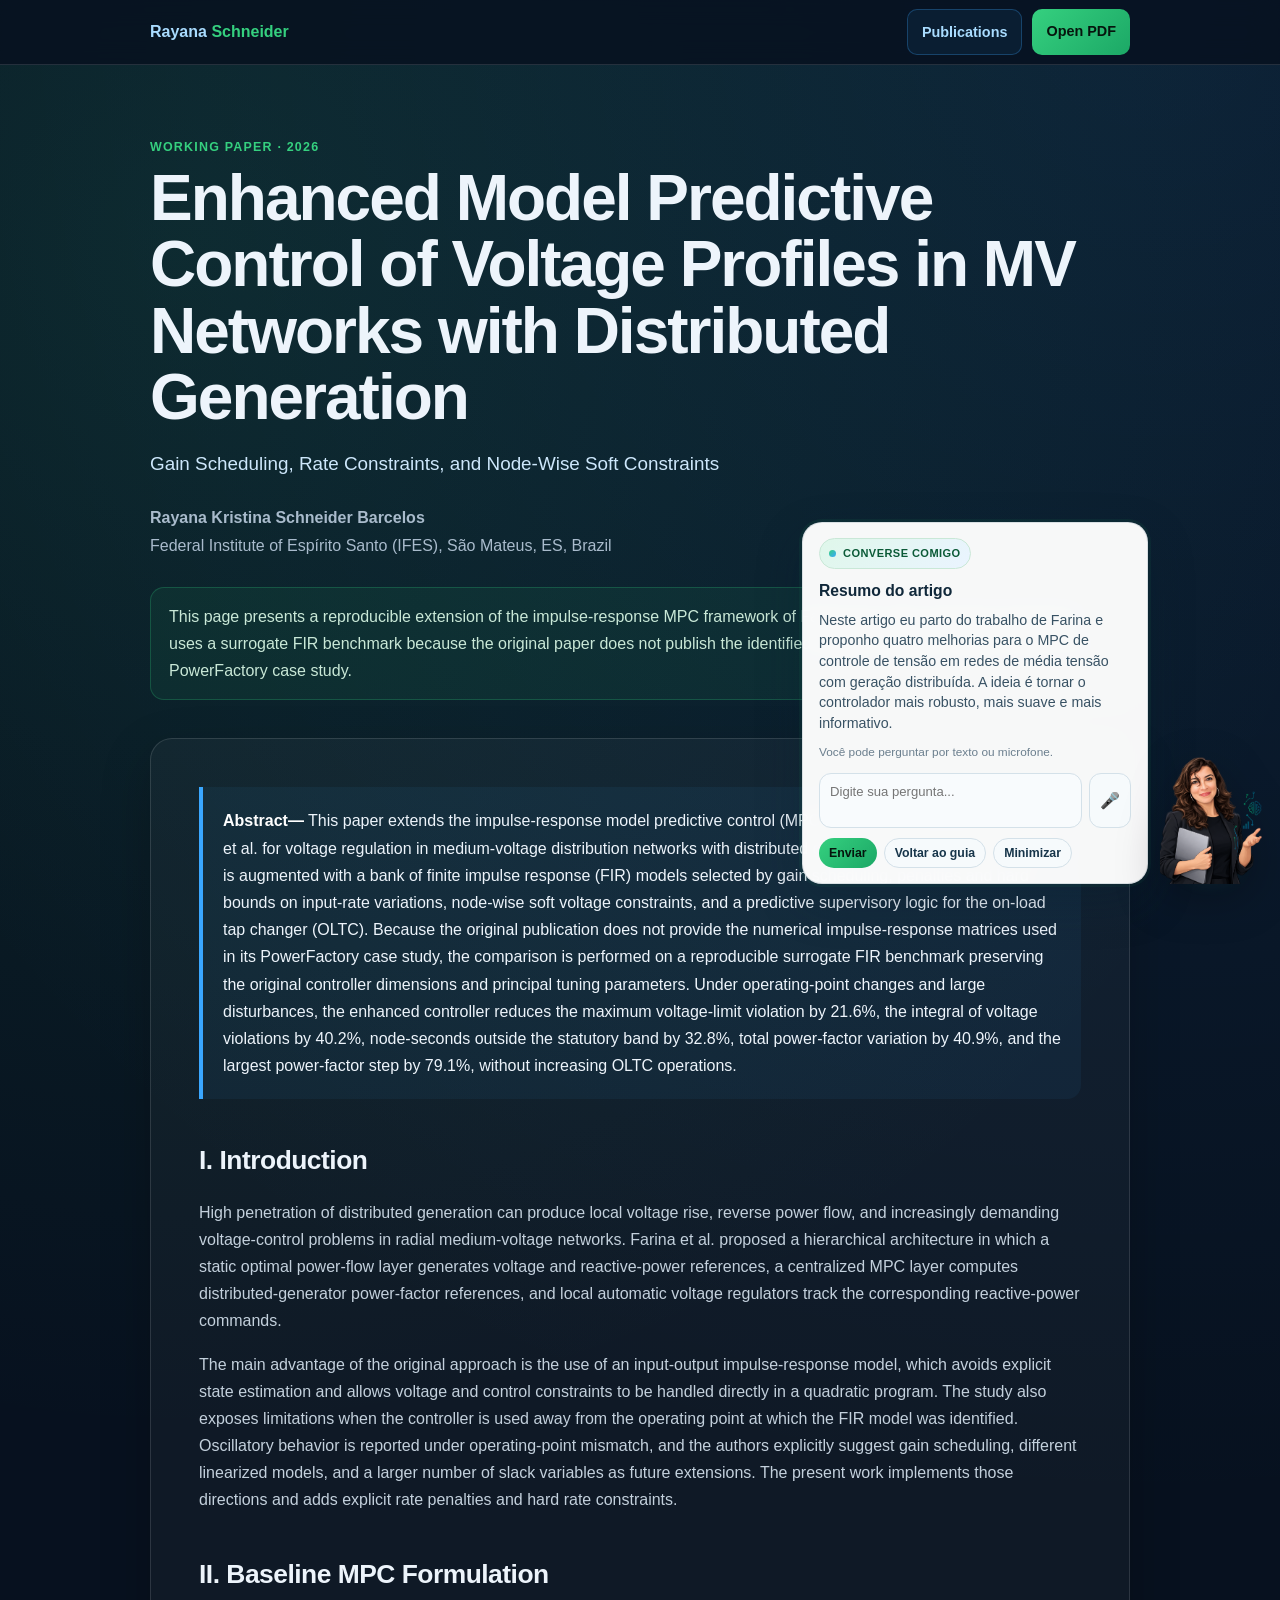
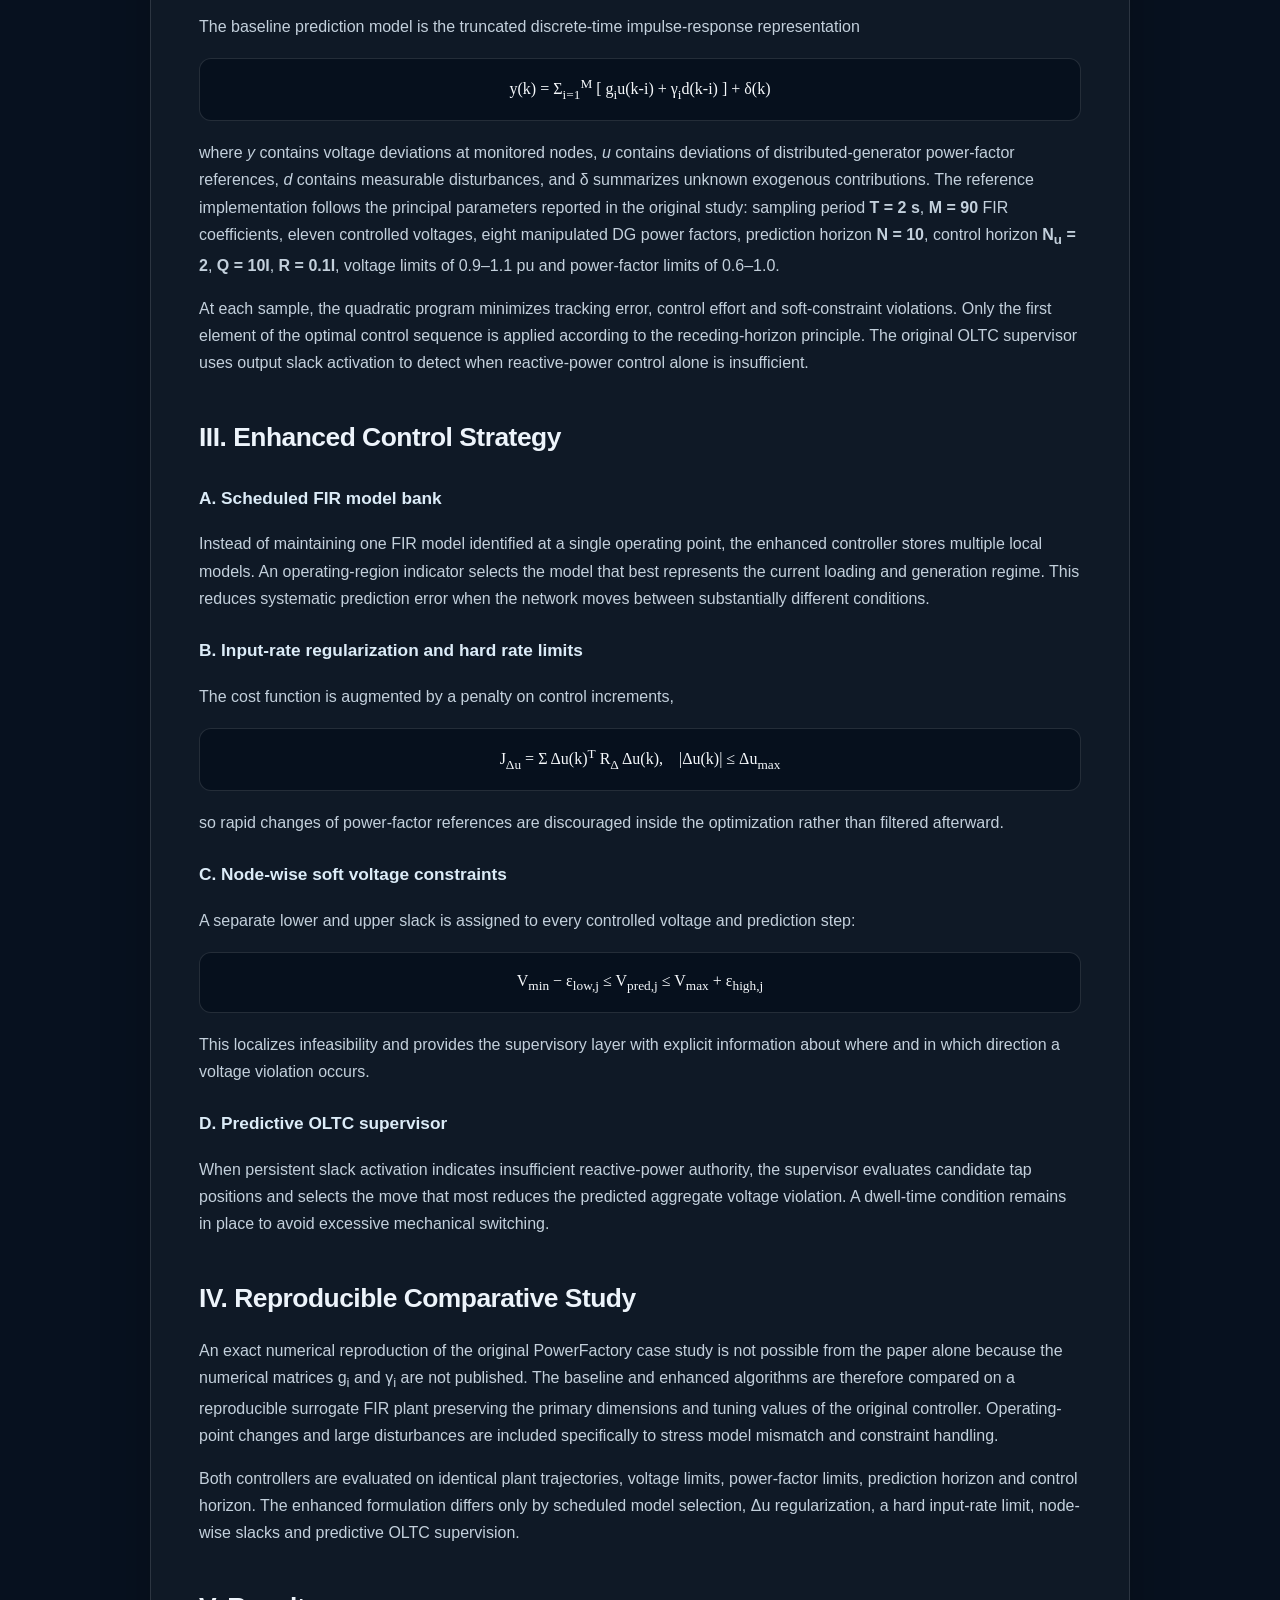
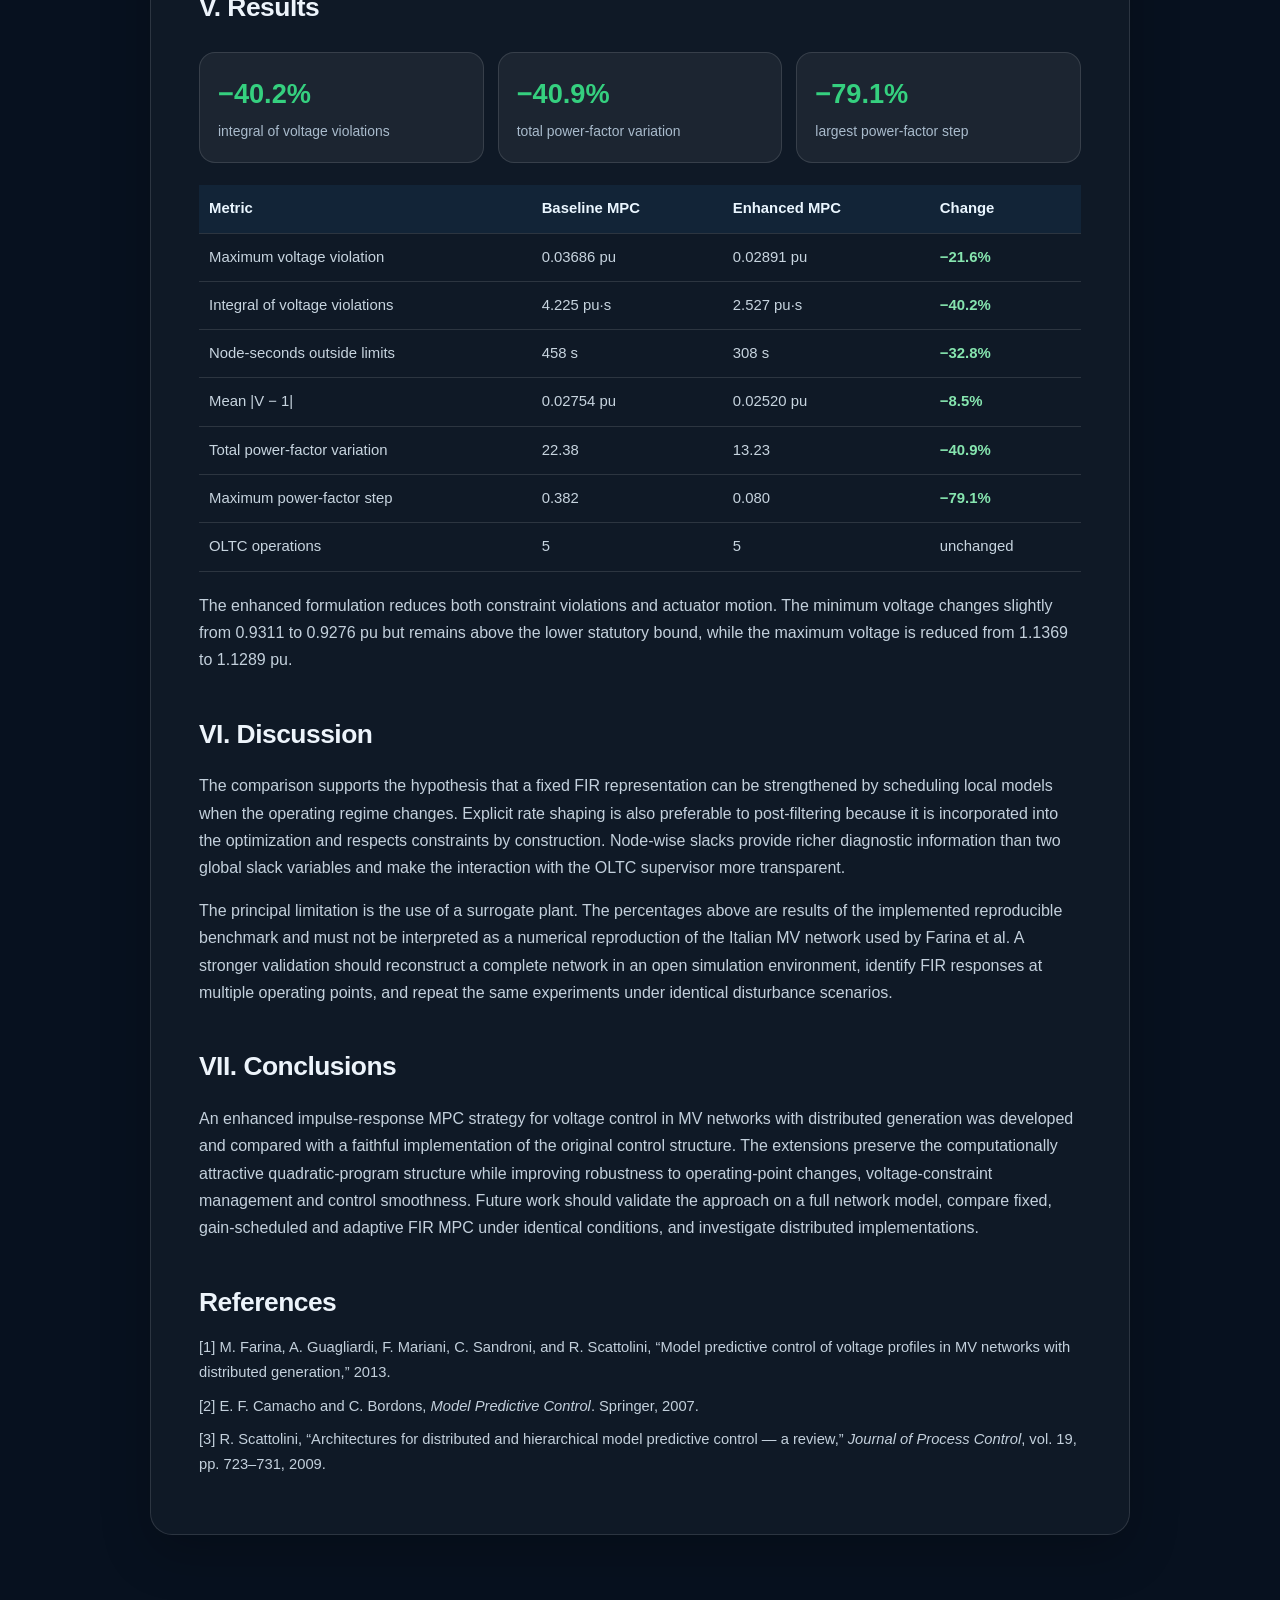
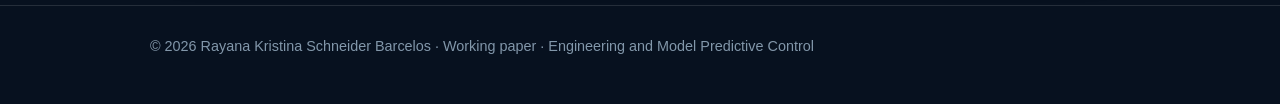
==== commit 0c31aab7: "Atualiza versão do avatar conversacional" ====
--- a/articles/enhanced-mpc-voltage-control.html
+++ b/articles/enhanced-mpc-voltage-control.html
@@ -100,6 +100,6 @@
 </div>
 </article></div></main>
 <footer><div class="wrap">© 2026 Rayana Kristina Schneider Barcelos · Working paper · Engineering and Model Predictive Control</div></footer>
-<script src="article-avatar.js?v=20260915-5" defer></script>
+<script src="article-avatar.js?v=20260917-1" defer></script>
 </body>
 </html>
